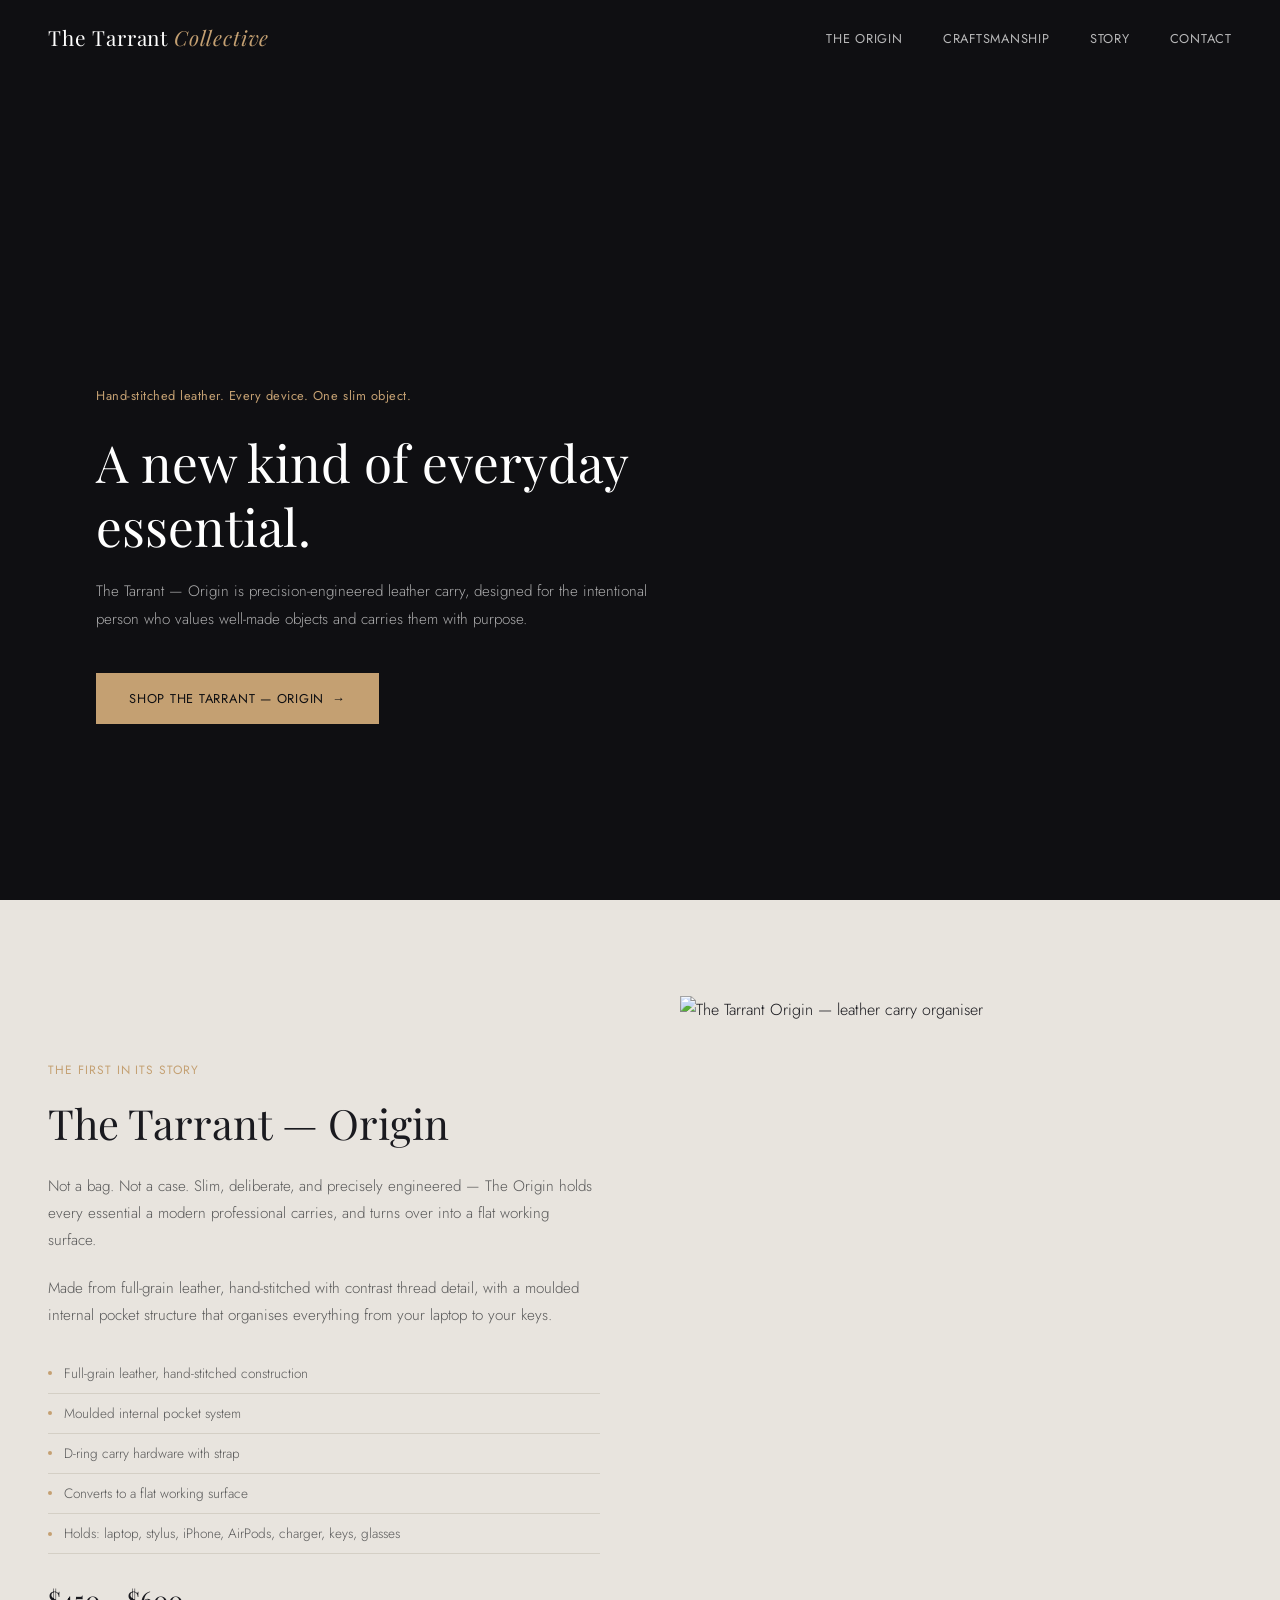
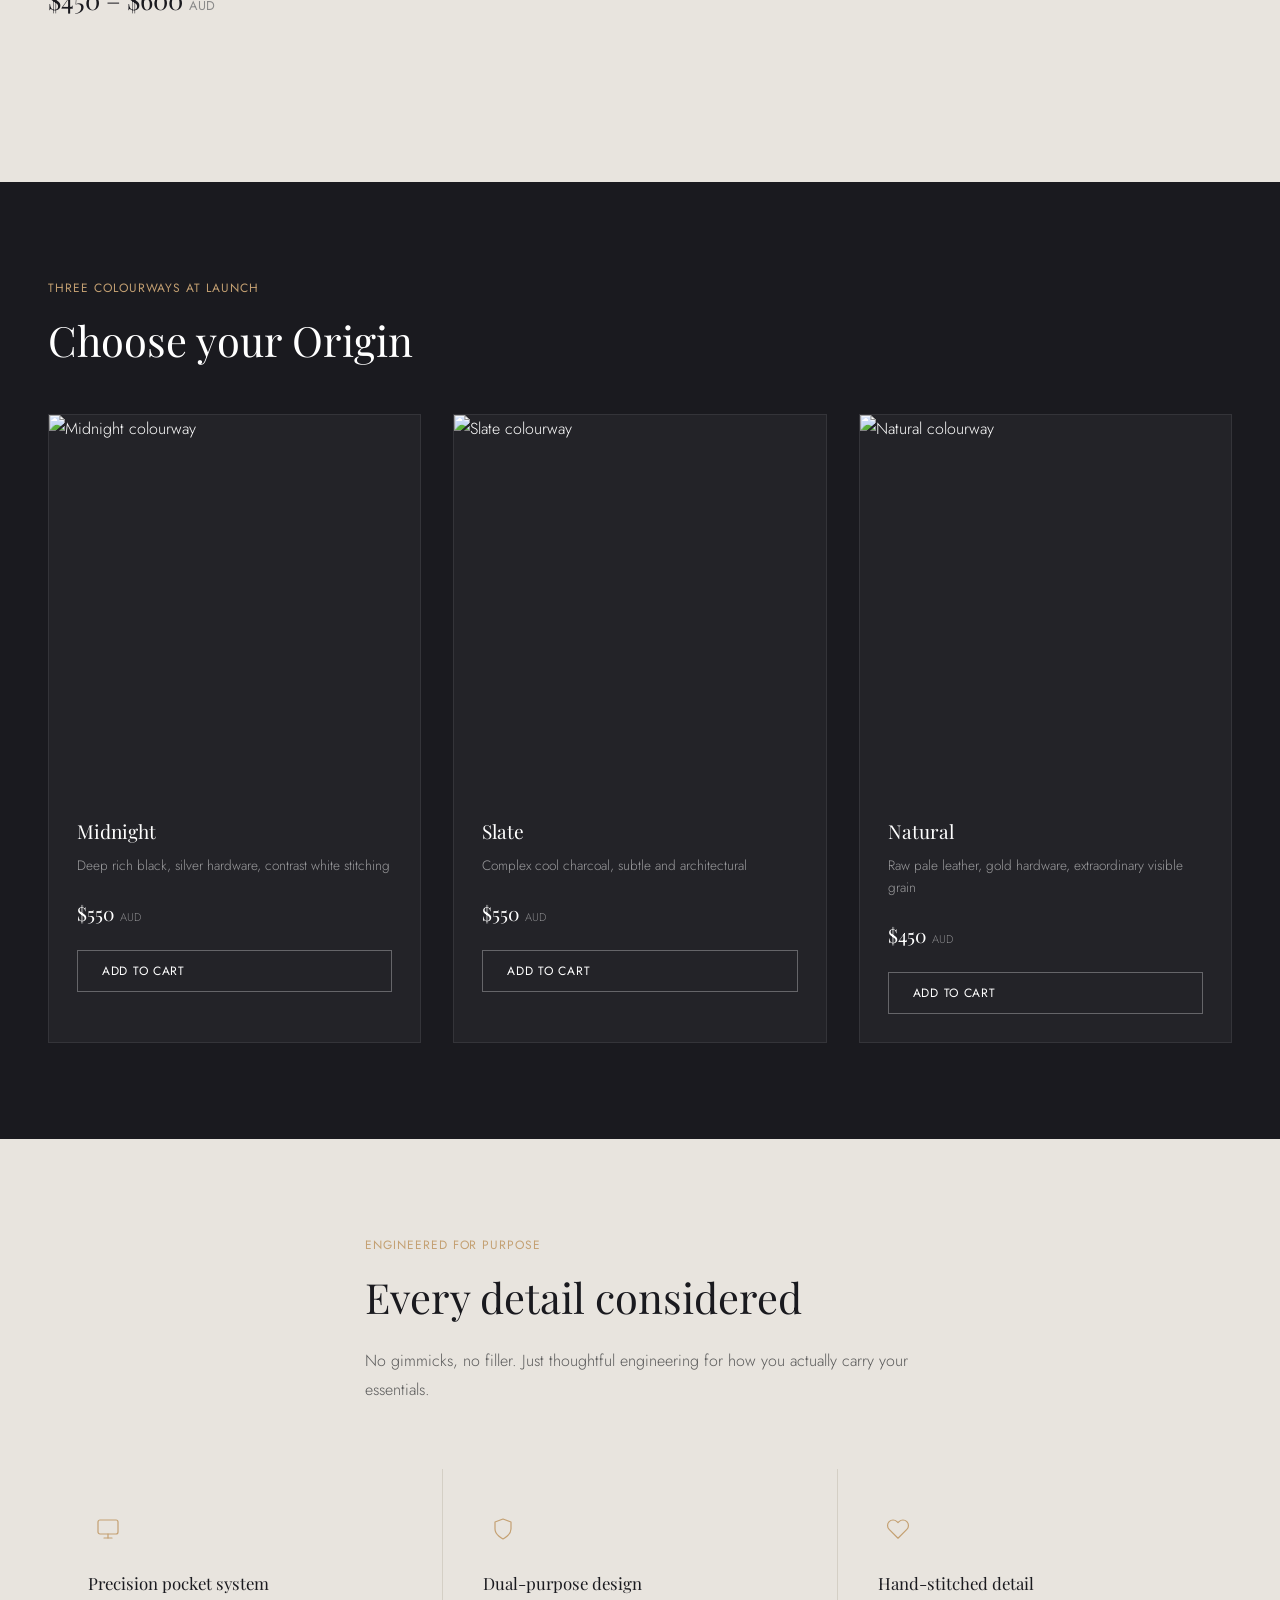
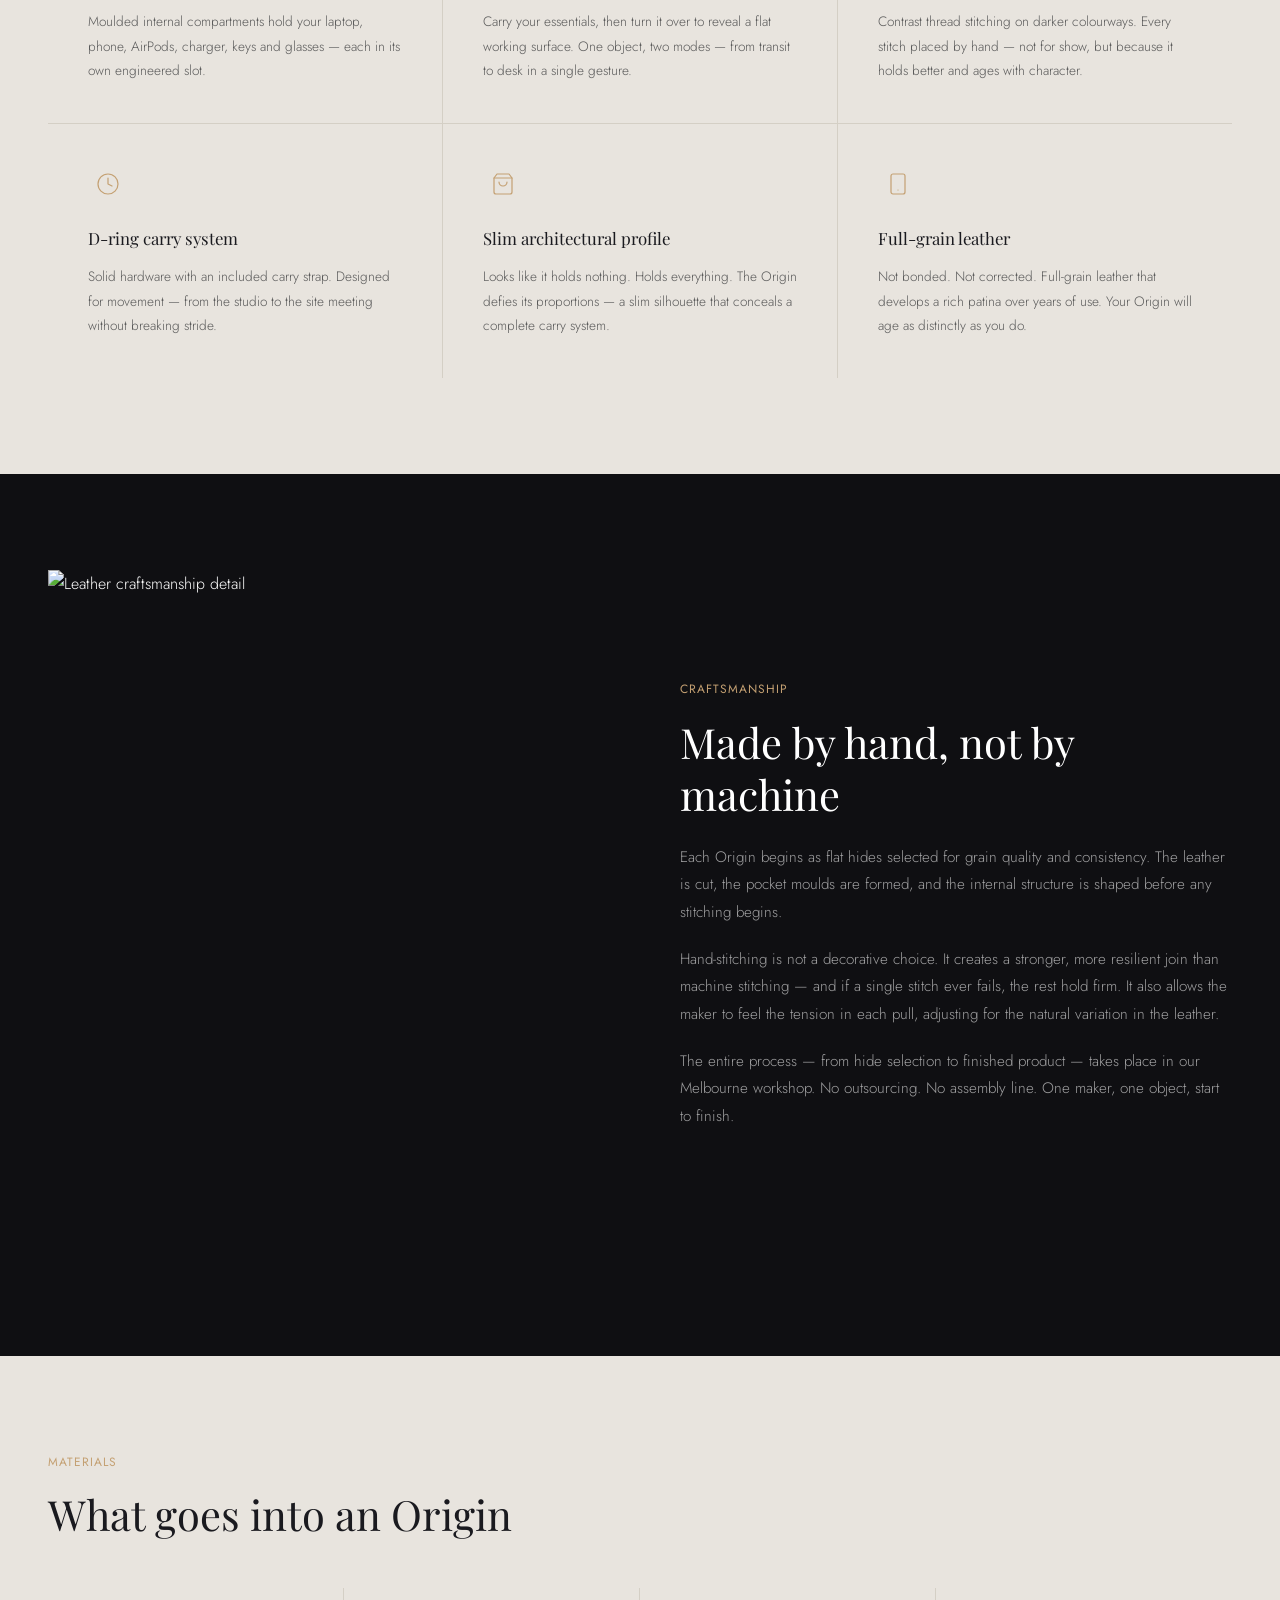
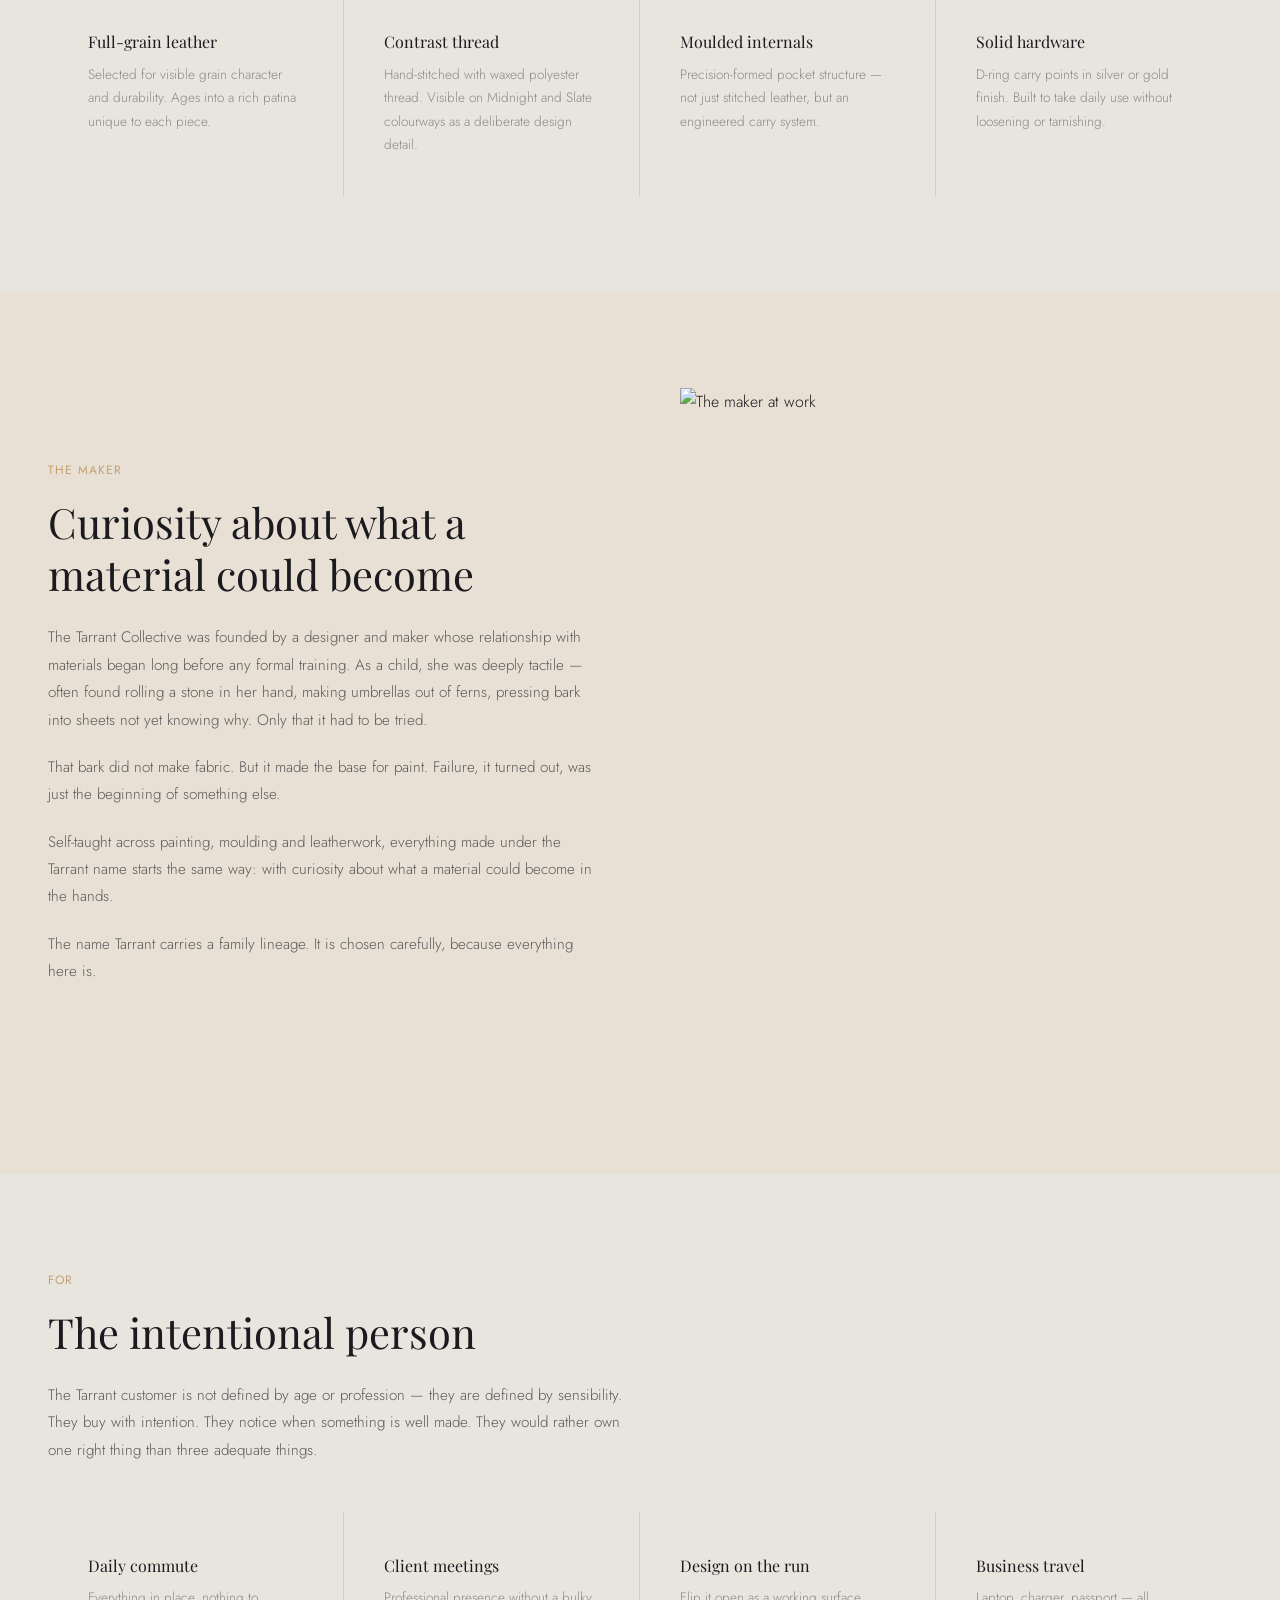
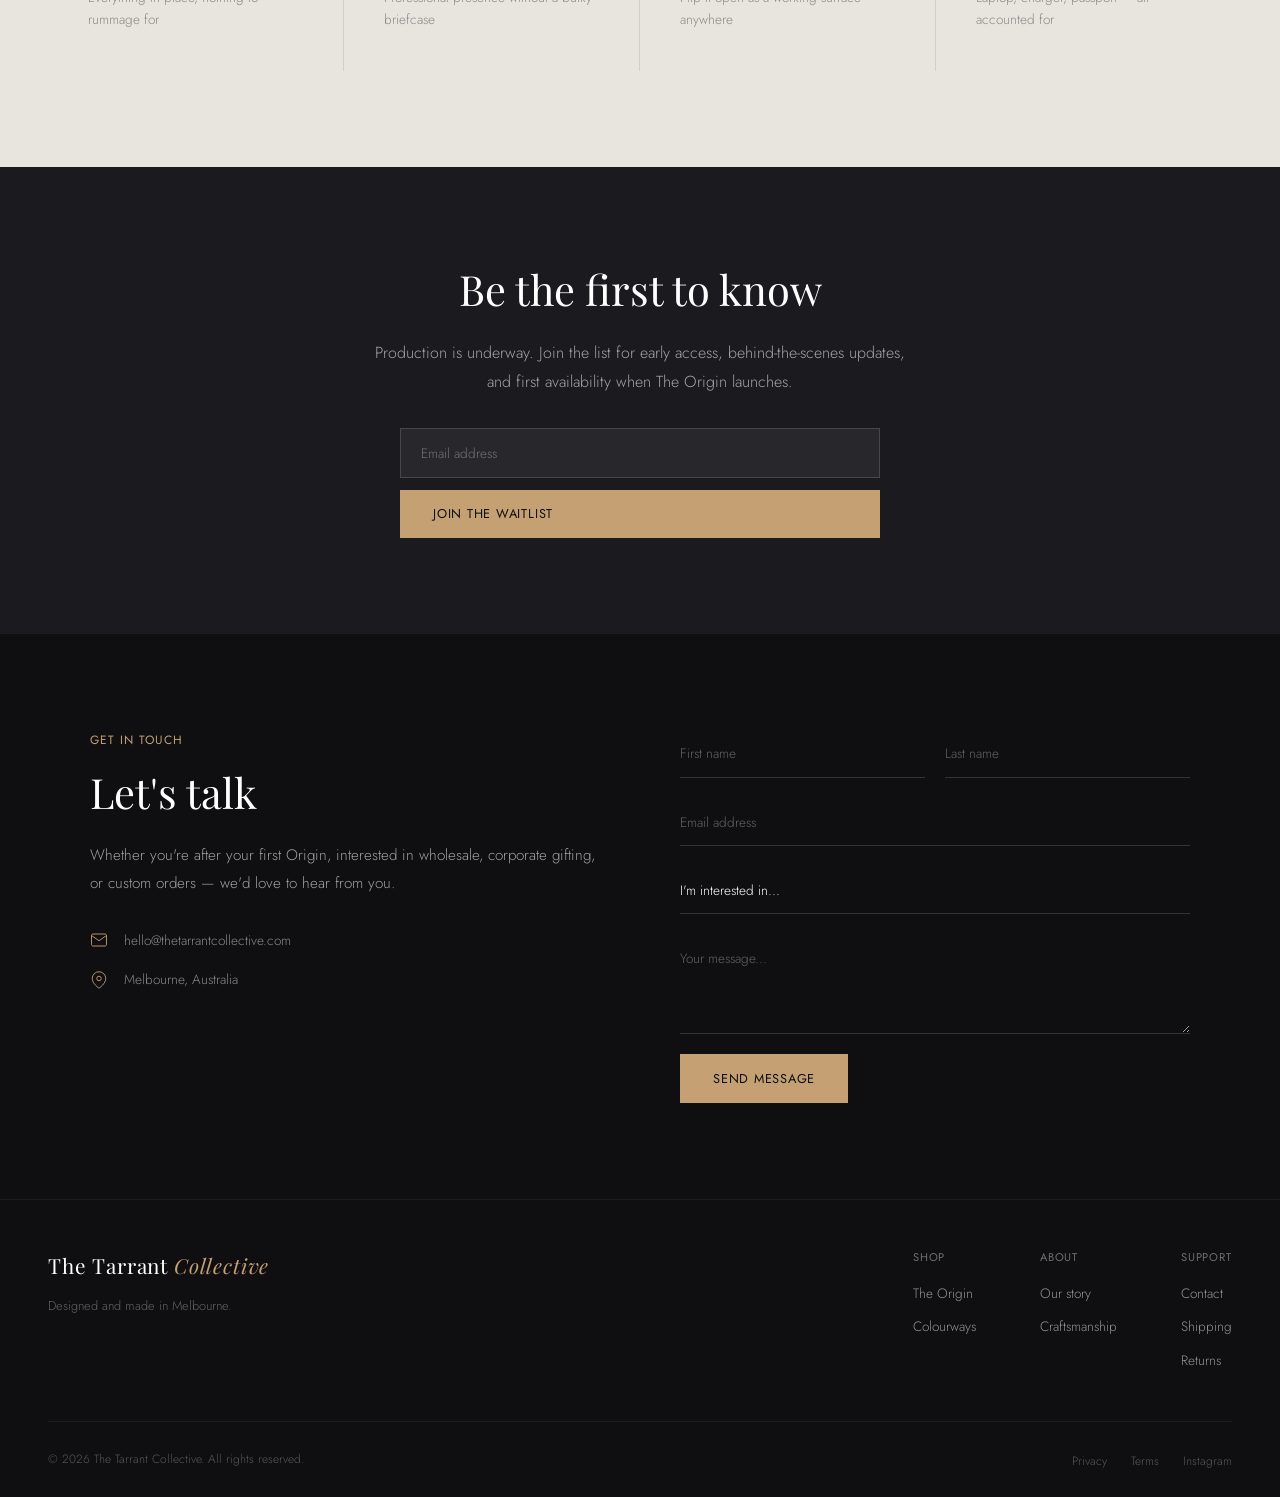
==== index.html @ 4c9d3e03 "Initial commit: Tarrant website static site Static HTML/CSS/JS site with brand guidelines and ecomme" ====
<!DOCTYPE html>
<html lang="en">
<head>
  <meta charset="UTF-8">
  <meta name="viewport" content="width=device-width, initial-scale=1.0">
  <title>The Tarrant Collective — Hand-Stitched Leather Carry</title>
  <meta name="description" content="The Tarrant — Origin. Hand-stitched leather. Every device. One slim object. Designed and made in Melbourne.">
  <link rel="preconnect" href="https://fonts.googleapis.com">
  <link href="https://fonts.googleapis.com/css2?family=Playfair+Display:ital,wght@0,400;0,500;0,600;1,400&family=Jost:wght@300;400;500&display=swap" rel="stylesheet">
  <link rel="stylesheet" href="css/style.css">
</head>
<body>

  <!-- NAV -->
  <nav>
    <div class="logo">The Tarrant <span>Collective</span></div>
    <ul class="nav-links">
      <li><a href="#product">The Origin</a></li>
      <li><a href="#craft">Craftsmanship</a></li>
      <li><a href="#story">Story</a></li>
      <li><a href="#contact">Contact</a></li>
    </ul>
  </nav>

  <!-- HERO -->
  <section class="hero">
    <div class="hero-bg"></div>
    <div class="hero-content">
      <div class="hero-tag">Hand-stitched leather. Every device. One slim object.</div>
      <h1>A new kind of everyday essential.</h1>
      <p>The Tarrant &mdash; Origin is precision-engineered leather carry, designed for the intentional person who values well-made objects and carries them with purpose.</p>
      <a href="#product" class="btn btn-primary">Shop The Tarrant &mdash; Origin</a>
    </div>
  </section>

  <!-- PRODUCT INTRO -->
  <section id="product" class="product-intro">
    <div class="product-intro-grid">
      <div class="product-intro-text fade-up">
        <div class="section-tag">The first in its story</div>
        <h2 class="section-title">The Tarrant &mdash; Origin</h2>
        <p>Not a bag. Not a case. Slim, deliberate, and precisely engineered &mdash; The Origin holds every essential a modern professional carries, and turns over into a flat working surface.</p>
        <p>Made from full-grain leather, hand-stitched with contrast thread detail, with a moulded internal pocket structure that organises everything from your laptop to your keys.</p>
        <ul class="product-features-list">
          <li>Full-grain leather, hand-stitched construction</li>
          <li>Moulded internal pocket system</li>
          <li>D-ring carry hardware with strap</li>
          <li>Converts to a flat working surface</li>
          <li>Holds: laptop, stylus, iPhone, AirPods, charger, keys, glasses</li>
        </ul>
        <div class="product-price">$450 &ndash; $600 <span>AUD</span></div>
      </div>
      <div class="product-intro-image fade-up">
        <img src="https://images.unsplash.com/photo-1548036328-c9fa89d128fa?w=800&q=80"
             alt="The Tarrant Origin — leather carry organiser" loading="lazy">
      </div>
    </div>
  </section>

  <!-- COLOURWAYS -->
  <section id="colourways" class="colourways-section">
    <div class="colourways-header fade-up">
      <div class="section-tag">Three colourways at launch</div>
      <h2 class="section-title">Choose your Origin</h2>
    </div>
    <div class="colourways-grid">
      <div class="colourway-card fade-up">
        <div class="colourway-image colourway-midnight">
          <img src="https://images.unsplash.com/photo-1611532736597-de2d4265fba3?w=600&q=80"
               alt="Midnight colourway" loading="lazy">
        </div>
        <div class="colourway-info">
          <h3>Midnight</h3>
          <p>Deep rich black, silver hardware, contrast white stitching</p>
          <div class="colourway-price">$550 <span>AUD</span></div>
          <button class="btn btn-cart" onclick="handleCart(this, 'Midnight')">Add to cart</button>
        </div>
      </div>
      <div class="colourway-card fade-up">
        <div class="colourway-image colourway-slate">
          <img src="https://images.unsplash.com/photo-1590874103328-eac38a683ce7?w=600&q=80"
               alt="Slate colourway" loading="lazy">
        </div>
        <div class="colourway-info">
          <h3>Slate</h3>
          <p>Complex cool charcoal, subtle and architectural</p>
          <div class="colourway-price">$550 <span>AUD</span></div>
          <button class="btn btn-cart" onclick="handleCart(this, 'Slate')">Add to cart</button>
        </div>
      </div>
      <div class="colourway-card fade-up">
        <div class="colourway-image colourway-natural">
          <img src="https://images.unsplash.com/photo-1473188588951-666fce8e7c68?w=600&q=80"
               alt="Natural colourway" loading="lazy">
        </div>
        <div class="colourway-info">
          <h3>Natural</h3>
          <p>Raw pale leather, gold hardware, extraordinary visible grain</p>
          <div class="colourway-price">$450 <span>AUD</span></div>
          <button class="btn btn-cart" onclick="handleCart(this, 'Natural')">Add to cart</button>
        </div>
      </div>
    </div>
  </section>

  <!-- FEATURES -->
  <section id="features" class="features-section">
    <div class="features-header fade-up">
      <div class="section-tag">Engineered for purpose</div>
      <h2 class="section-title">Every detail considered</h2>
      <p>No gimmicks, no filler. Just thoughtful engineering for how you actually carry your essentials.</p>
    </div>
    <div class="features-grid">
      <div class="feature-card fade-up">
        <div class="feature-icon">
          <svg viewBox="0 0 24 24"><rect x="2" y="3" width="20" height="14" rx="2"/><line x1="8" y1="21" x2="16" y2="21"/><line x1="12" y1="17" x2="12" y2="21"/></svg>
        </div>
        <h3>Precision pocket system</h3>
        <p>Moulded internal compartments hold your laptop, phone, AirPods, charger, keys and glasses &mdash; each in its own engineered slot.</p>
      </div>
      <div class="feature-card fade-up">
        <div class="feature-icon">
          <svg viewBox="0 0 24 24"><path d="M12 22s8-4 8-10V5l-8-3-8 3v7c0 6 8 10 8 10z"/></svg>
        </div>
        <h3>Dual-purpose design</h3>
        <p>Carry your essentials, then turn it over to reveal a flat working surface. One object, two modes &mdash; from transit to desk in a single gesture.</p>
      </div>
      <div class="feature-card fade-up">
        <div class="feature-icon">
          <svg viewBox="0 0 24 24"><path d="M20.84 4.61a5.5 5.5 0 00-7.78 0L12 5.67l-1.06-1.06a5.5 5.5 0 00-7.78 7.78L12 21.23l8.84-8.84a5.5 5.5 0 000-7.78z"/></svg>
        </div>
        <h3>Hand-stitched detail</h3>
        <p>Contrast thread stitching on darker colourways. Every stitch placed by hand &mdash; not for show, but because it holds better and ages with character.</p>
      </div>
      <div class="feature-card fade-up">
        <div class="feature-icon">
          <svg viewBox="0 0 24 24"><circle cx="12" cy="12" r="10"/><path d="M12 6v6l4 2"/></svg>
        </div>
        <h3>D-ring carry system</h3>
        <p>Solid hardware with an included carry strap. Designed for movement &mdash; from the studio to the site meeting without breaking stride.</p>
      </div>
      <div class="feature-card fade-up">
        <div class="feature-icon">
          <svg viewBox="0 0 24 24"><path d="M6 2L3 6v14a2 2 0 002 2h14a2 2 0 002-2V6l-3-4z"/><line x1="3" y1="6" x2="21" y2="6"/><path d="M16 10a4 4 0 01-8 0"/></svg>
        </div>
        <h3>Slim architectural profile</h3>
        <p>Looks like it holds nothing. Holds everything. The Origin defies its proportions &mdash; a slim silhouette that conceals a complete carry system.</p>
      </div>
      <div class="feature-card fade-up">
        <div class="feature-icon">
          <svg viewBox="0 0 24 24"><rect x="5" y="2" width="14" height="20" rx="2"/><line x1="12" y1="18" x2="12.01" y2="18"/></svg>
        </div>
        <h3>Full-grain leather</h3>
        <p>Not bonded. Not corrected. Full-grain leather that develops a rich patina over years of use. Your Origin will age as distinctly as you do.</p>
      </div>
    </div>
  </section>

  <!-- CRAFTSMANSHIP -->
  <section id="craft" class="craft-section">
    <div class="craft-grid">
      <div class="craft-image fade-up">
        <img src="https://images.unsplash.com/photo-1553062407-98eeb64c6a62?w=800&q=80"
             alt="Leather craftsmanship detail" loading="lazy">
      </div>
      <div class="craft-text fade-up">
        <div class="section-tag">Craftsmanship</div>
        <h2 class="section-title">Made by hand, not by machine</h2>
        <p>Each Origin begins as flat hides selected for grain quality and consistency. The leather is cut, the pocket moulds are formed, and the internal structure is shaped before any stitching begins.</p>
        <p>Hand-stitching is not a decorative choice. It creates a stronger, more resilient join than machine stitching &mdash; and if a single stitch ever fails, the rest hold firm. It also allows the maker to feel the tension in each pull, adjusting for the natural variation in the leather.</p>
        <p>The entire process &mdash; from hide selection to finished product &mdash; takes place in our Melbourne workshop. No outsourcing. No assembly line. One maker, one object, start to finish.</p>
      </div>
    </div>
  </section>

  <!-- MATERIALS -->
  <section id="materials">
    <div class="materials-header fade-up">
      <div class="section-tag">Materials</div>
      <h2 class="section-title">What goes into an Origin</h2>
    </div>
    <div class="materials">
      <div class="material-item fade-up">
        <h4>Full-grain leather</h4>
        <p>Selected for visible grain character and durability. Ages into a rich patina unique to each piece.</p>
      </div>
      <div class="material-item fade-up">
        <h4>Contrast thread</h4>
        <p>Hand-stitched with waxed polyester thread. Visible on Midnight and Slate colourways as a deliberate design detail.</p>
      </div>
      <div class="material-item fade-up">
        <h4>Moulded internals</h4>
        <p>Precision-formed pocket structure &mdash; not just stitched leather, but an engineered carry system.</p>
      </div>
      <div class="material-item fade-up">
        <h4>Solid hardware</h4>
        <p>D-ring carry points in silver or gold finish. Built to take daily use without loosening or tarnishing.</p>
      </div>
    </div>
  </section>

  <!-- FOUNDER STORY -->
  <section id="story" class="story-section">
    <div class="story-grid">
      <div class="story-text fade-up">
        <div class="section-tag">The maker</div>
        <h2 class="section-title">Curiosity about what a material could become</h2>
        <p>The Tarrant Collective was founded by a designer and maker whose relationship with materials began long before any formal training. As a child, she was deeply tactile &mdash; often found rolling a stone in her hand, making umbrellas out of ferns, pressing bark into sheets not yet knowing why. Only that it had to be tried.</p>
        <p>That bark did not make fabric. But it made the base for paint. Failure, it turned out, was just the beginning of something else.</p>
        <p>Self-taught across painting, moulding and leatherwork, everything made under the Tarrant name starts the same way: with curiosity about what a material could become in the hands.</p>
        <p>The name Tarrant carries a family lineage. It is chosen carefully, because everything here is.</p>
      </div>
      <div class="story-image fade-up">
        <img src="https://images.unsplash.com/photo-1452587925148-ce544e77e70d?w=800&q=80"
             alt="The maker at work" loading="lazy">
      </div>
    </div>
  </section>

  <!-- USE CASES -->
  <section class="usecases-section">
    <div class="usecases-header fade-up">
      <div class="section-tag">For</div>
      <h2 class="section-title">The intentional person</h2>
      <p>The Tarrant customer is not defined by age or profession &mdash; they are defined by sensibility. They buy with intention. They notice when something is well made. They would rather own one right thing than three adequate things.</p>
    </div>
    <div class="usecases-grid">
      <div class="usecase fade-up">
        <h4>Daily commute</h4>
        <p>Everything in place, nothing to rummage for</p>
      </div>
      <div class="usecase fade-up">
        <h4>Client meetings</h4>
        <p>Professional presence without a bulky briefcase</p>
      </div>
      <div class="usecase fade-up">
        <h4>Design on the run</h4>
        <p>Flip it open as a working surface anywhere</p>
      </div>
      <div class="usecase fade-up">
        <h4>Business travel</h4>
        <p>Laptop, charger, passport &mdash; all accounted for</p>
      </div>
    </div>
  </section>

  <!-- NEWSLETTER / WAITLIST -->
  <section class="waitlist-section">
    <div class="waitlist-content fade-up">
      <h2 class="section-title">Be the first to know</h2>
      <p>Production is underway. Join the list for early access, behind-the-scenes updates, and first availability when The Origin launches.</p>
      <form class="waitlist-form" onsubmit="handleWaitlist(event)">
        <input type="email" placeholder="Email address" required>
        <button type="submit" class="btn btn-waitlist">Join the waitlist</button>
      </form>
    </div>
  </section>

  <!-- CONTACT -->
  <section id="contact" class="contact">
    <div class="contact-grid">
      <div class="contact-text fade-up">
        <div class="section-tag">Get in touch</div>
        <h2 class="section-title">Let's talk</h2>
        <p>Whether you're after your first Origin, interested in wholesale, corporate gifting, or custom orders &mdash; we'd love to hear from you.</p>
        <div class="contact-detail">
          <svg viewBox="0 0 24 24"><path d="M4 4h16c1.1 0 2 .9 2 2v12c0 1.1-.9 2-2 2H4c-1.1 0-2-.9-2-2V6c0-1.1.9-2 2-2z"/><polyline points="22,6 12,13 2,6"/></svg>
          hello@thetarrantcollective.com
        </div>
        <div class="contact-detail">
          <svg viewBox="0 0 24 24"><path d="M21 10c0 7-9 13-9 13s-9-6-9-13a9 9 0 0118 0z"/><circle cx="12" cy="10" r="3"/></svg>
          Melbourne, Australia
        </div>
      </div>
      <form class="fade-up" onsubmit="handleSubmit(event)">
        <div class="form-row">
          <input type="text" placeholder="First name" required>
          <input type="text" placeholder="Last name" required>
        </div>
        <input type="email" placeholder="Email address" required>
        <select>
          <option value="" disabled selected>I'm interested in...</option>
          <option>Buying an Origin</option>
          <option>Wholesale enquiry</option>
          <option>Corporate gifting</option>
          <option>Custom order</option>
          <option>Something else</option>
        </select>
        <textarea placeholder="Your message..."></textarea>
        <button type="submit" class="btn btn-submit">Send message</button>
      </form>
    </div>
  </section>

  <!-- FOOTER -->
  <footer>
    <div class="footer-top">
      <div class="footer-brand">
        <div class="logo">The Tarrant <span>Collective</span></div>
        <p>Designed and made in Melbourne.</p>
      </div>
      <div class="footer-links-grid">
        <div>
          <h4>Shop</h4>
          <ul class="footer-links">
            <li><a href="#product">The Origin</a></li>
            <li><a href="#colourways">Colourways</a></li>
          </ul>
        </div>
        <div>
          <h4>About</h4>
          <ul class="footer-links">
            <li><a href="#story">Our story</a></li>
            <li><a href="#craft">Craftsmanship</a></li>
          </ul>
        </div>
        <div>
          <h4>Support</h4>
          <ul class="footer-links">
            <li><a href="#contact">Contact</a></li>
            <li><a href="#">Shipping</a></li>
            <li><a href="#">Returns</a></li>
          </ul>
        </div>
      </div>
    </div>
    <div class="footer-bottom">
      <p>&copy; 2026 The Tarrant Collective. All rights reserved.</p>
      <ul class="footer-legal">
        <li><a href="#">Privacy</a></li>
        <li><a href="#">Terms</a></li>
        <li><a href="#">Instagram</a></li>
      </ul>
    </div>
  </footer>

  <script src="js/main.js"></script>
</body>
</html>
---- css/style.css ----
/* ── RESET & VARIABLES ── */
*, *::before, *::after { margin: 0; padding: 0; box-sizing: border-box; }

:root {
  --black: #0F0F12;
  --charcoal: #1A1A1F;
  --gold: #C4A072;
  --gold-dark: #A88A5C;
  --off-white: #E8E4DE;
  --leather: #E8E0D4;
  --text: #1A1A1F;
  --text-light: #5A5A5A;
  --text-muted: #8A8A8A;
  --border: #D4CFC5;
}

html { scroll-behavior: smooth; }

body {
  font-family: 'Jost', sans-serif;
  color: var(--text);
  background: var(--off-white);
  line-height: 1.7;
  -webkit-font-smoothing: antialiased;
  font-weight: 300;
}

/* ── NAV ── */
nav {
  position: fixed;
  top: 0;
  width: 100%;
  z-index: 100;
  padding: 1.25rem 3rem;
  display: flex;
  justify-content: space-between;
  align-items: center;
  transition: background 0.4s, border-color 0.4s;
}

nav.scrolled {
  background: rgba(15, 15, 18, 0.95);
  backdrop-filter: blur(12px);
}

.logo {
  font-family: 'Playfair Display', serif;
  font-size: 1.3rem;
  font-weight: 400;
  color: #fff;
  letter-spacing: 0.04em;
}

.logo span {
  font-style: italic;
  color: var(--gold);
}

.nav-links {
  display: flex;
  gap: 2.5rem;
  list-style: none;
}

.nav-links a {
  color: rgba(255,255,255,0.7);
  text-decoration: none;
  font-size: 0.8rem;
  font-weight: 400;
  letter-spacing: 0.06em;
  text-transform: uppercase;
  transition: color 0.3s;
}

.nav-links a:hover { color: var(--gold); }

/* ── HERO ── */
.hero {
  position: relative;
  height: 100vh;
  min-height: 700px;
  display: flex;
  align-items: flex-end;
  justify-content: flex-start;
  overflow: hidden;
  background: var(--black);
}

.hero-bg {
  position: absolute;
  inset: 0;
  background:
    linear-gradient(to bottom, rgba(15,15,18,0.3) 0%, rgba(15,15,18,0.75) 100%),
    url('https://images.unsplash.com/photo-1553062407-98eeb64c6a62?w=1600&q=80') center/cover no-repeat;
}

.hero-content {
  position: relative;
  max-width: 650px;
  padding: 0 3rem 5rem;
}

.hero-tag {
  display: block;
  font-size: 0.8rem;
  font-weight: 400;
  letter-spacing: 0.04em;
  color: var(--gold);
  margin-bottom: 1.5rem;
}

.hero h1 {
  font-family: 'Playfair Display', serif;
  font-size: clamp(2.2rem, 4.5vw, 3.2rem);
  font-weight: 400;
  color: #fff;
  line-height: 1.25;
  margin-bottom: 1.25rem;
}

.hero p {
  font-size: 0.95rem;
  font-weight: 300;
  color: rgba(255,255,255,0.65);
  line-height: 1.8;
  margin-bottom: 2.5rem;
}

.btn {
  display: inline-flex;
  align-items: center;
  gap: 0.5rem;
  padding: 0.85rem 2rem;
  font-size: 0.8rem;
  font-weight: 400;
  font-family: 'Jost', sans-serif;
  letter-spacing: 0.06em;
  text-transform: uppercase;
  text-decoration: none;
  cursor: pointer;
  transition: all 0.3s;
}

.btn-primary {
  background: var(--gold);
  color: var(--black);
  border: 1px solid var(--gold);
}

.btn-primary:hover {
  background: var(--gold-dark);
  border-color: var(--gold-dark);
}

.btn-primary::after {
  content: '\2192';
}

/* ── SECTIONS ── */
section {
  padding: 6rem 3rem;
}

.section-tag {
  font-size: 0.75rem;
  font-weight: 400;
  letter-spacing: 0.08em;
  text-transform: uppercase;
  color: var(--gold);
  margin-bottom: 1rem;
}

.section-title {
  font-family: 'Playfair Display', serif;
  font-size: clamp(1.8rem, 3.5vw, 2.6rem);
  font-weight: 400;
  color: var(--text);
  margin-bottom: 1.5rem;
  line-height: 1.25;
}

/* ── PRODUCT INTRO ── */
.product-intro {
  background: var(--off-white);
}

.product-intro-grid {
  display: grid;
  grid-template-columns: 1fr 1fr;
  gap: 5rem;
  max-width: 1200px;
  margin: 0 auto;
  align-items: center;
}

.product-intro-text p {
  font-size: 0.95rem;
  color: var(--text-light);
  margin-bottom: 1.25rem;
  line-height: 1.8;
}

.product-features-list {
  list-style: none;
  margin: 1.5rem 0;
  padding: 0;
}

.product-features-list li {
  font-size: 0.85rem;
  color: var(--text-light);
  padding: 0.5rem 0;
  border-bottom: 1px solid var(--border);
  padding-left: 1rem;
  position: relative;
}

.product-features-list li::before {
  content: '';
  position: absolute;
  left: 0;
  top: 50%;
  width: 4px;
  height: 4px;
  background: var(--gold);
  border-radius: 50%;
  transform: translateY(-50%);
}

.product-price {
  font-family: 'Playfair Display', serif;
  font-size: 1.6rem;
  font-weight: 400;
  color: var(--text);
  margin-top: 1.5rem;
}

.product-price span {
  font-family: 'Jost', sans-serif;
  font-size: 0.8rem;
  color: var(--text-muted);
  letter-spacing: 0.04em;
}

.product-intro-image {
  aspect-ratio: 4/5;
  overflow: hidden;
}

.product-intro-image img {
  width: 100%;
  height: 100%;
  object-fit: cover;
}

/* ── COLOURWAYS ── */
.colourways-section {
  background: var(--charcoal);
  color: #fff;
}

.colourways-section .section-title { color: #fff; }

.colourways-header {
  max-width: 550px;
  margin-bottom: 3rem;
}

.colourways-grid {
  display: grid;
  grid-template-columns: repeat(3, 1fr);
  gap: 2rem;
  max-width: 1200px;
  margin: 0 auto;
}

.colourway-card {
  background: rgba(255,255,255,0.04);
  border: 1px solid rgba(255,255,255,0.08);
  transition: border-color 0.3s;
}

.colourway-card:hover {
  border-color: rgba(196,160,114,0.3);
}

.colourway-image {
  aspect-ratio: 1;
  overflow: hidden;
}

.colourway-image img {
  width: 100%;
  height: 100%;
  object-fit: cover;
  transition: transform 0.6s;
}

.colourway-card:hover .colourway-image img {
  transform: scale(1.03);
}

.colourway-info {
  padding: 1.75rem;
}

.colourway-info h3 {
  font-family: 'Playfair Display', serif;
  font-size: 1.2rem;
  font-weight: 400;
  margin-bottom: 0.5rem;
}

.colourway-info p {
  font-size: 0.85rem;
  color: rgba(255,255,255,0.55);
  line-height: 1.6;
  margin-bottom: 1.25rem;
}

.colourway-price {
  font-family: 'Playfair Display', serif;
  font-size: 1.2rem;
  margin-bottom: 1.25rem;
}

.colourway-price span {
  font-family: 'Jost', sans-serif;
  font-size: 0.7rem;
  color: rgba(255,255,255,0.45);
}

.btn-cart {
  background: transparent;
  color: #fff;
  border: 1px solid rgba(255,255,255,0.3);
  font-family: 'Jost', sans-serif;
  font-size: 0.75rem;
  letter-spacing: 0.06em;
  text-transform: uppercase;
  padding: 0.7rem 1.5rem;
  cursor: pointer;
  transition: all 0.3s;
  width: 100%;
}

.btn-cart:hover {
  background: var(--gold);
  color: var(--black);
  border-color: var(--gold);
}

.btn-cart.added {
  background: rgba(255,255,255,0.1);
  border-color: var(--gold);
  color: var(--gold);
}

/* ── FEATURES ── */
.features-section {
  background: var(--off-white);
}

.features-header {
  max-width: 550px;
  margin: 0 auto 4rem;
}

.features-header p {
  color: var(--text-light);
  line-height: 1.8;
}

.features-grid {
  display: grid;
  grid-template-columns: repeat(3, 1fr);
  gap: 1px;
  max-width: 1200px;
  margin: 0 auto;
  background: var(--border);
}

.feature-card {
  padding: 2.5rem;
  background: var(--off-white);
  transition: background 0.3s;
}

.feature-card:hover {
  background: var(--leather);
}

.feature-icon {
  width: 40px;
  height: 40px;
  display: flex;
  align-items: center;
  justify-content: center;
  margin-bottom: 1.25rem;
  color: var(--gold);
}

.feature-icon svg {
  width: 24px;
  height: 24px;
  stroke: currentColor;
  fill: none;
  stroke-width: 1.2;
  stroke-linecap: round;
  stroke-linejoin: round;
}

.feature-card h3 {
  font-family: 'Playfair Display', serif;
  font-size: 1.05rem;
  font-weight: 400;
  margin-bottom: 0.75rem;
}

.feature-card p {
  font-size: 0.85rem;
  color: var(--text-light);
  line-height: 1.8;
}

/* ── CRAFTSMANSHIP ── */
.craft-section {
  background: var(--black);
  color: #fff;
}

.craft-section .section-title { color: #fff; }

.craft-grid {
  display: grid;
  grid-template-columns: 1fr 1fr;
  gap: 5rem;
  max-width: 1200px;
  margin: 0 auto;
  align-items: center;
}

.craft-image {
  aspect-ratio: 4/5;
  overflow: hidden;
}

.craft-image img {
  width: 100%;
  height: 100%;
  object-fit: cover;
}

.craft-text p {
  font-size: 0.95rem;
  color: rgba(255,255,255,0.6);
  margin-bottom: 1.25rem;
  line-height: 1.8;
}

/* ── MATERIALS ── */
.materials-header {
  max-width: 550px;
  margin-bottom: 3rem;
}

.materials {
  display: grid;
  grid-template-columns: repeat(4, 1fr);
  max-width: 1200px;
  margin: 0 auto;
  gap: 0;
}

.material-item {
  padding: 2.5rem;
  border-right: 1px solid var(--border);
  transition: background 0.3s;
}

.material-item:last-child { border-right: none; }
.material-item:hover { background: var(--leather); }

.material-item h4 {
  font-family: 'Playfair Display', serif;
  font-size: 1rem;
  font-weight: 400;
  margin-bottom: 0.5rem;
}

.material-item p {
  font-size: 0.85rem;
  color: var(--text-muted);
  line-height: 1.7;
}

/* ── FOUNDER STORY ── */
.story-section {
  background: var(--leather);
}

.story-grid {
  display: grid;
  grid-template-columns: 1fr 1fr;
  gap: 5rem;
  max-width: 1200px;
  margin: 0 auto;
  align-items: center;
}

.story-text p {
  font-size: 0.95rem;
  color: var(--text-light);
  margin-bottom: 1.25rem;
  line-height: 1.8;
}

.story-image {
  aspect-ratio: 4/5;
  overflow: hidden;
}

.story-image img {
  width: 100%;
  height: 100%;
  object-fit: cover;
}

/* ── USE CASES ── */
.usecases-section {
  background: var(--off-white);
}

.usecases-header {
  max-width: 600px;
  margin-bottom: 3rem;
}

.usecases-header p {
  color: var(--text-light);
  font-size: 0.95rem;
  line-height: 1.8;
}

.usecases-grid {
  display: grid;
  grid-template-columns: repeat(4, 1fr);
  gap: 0;
  max-width: 1200px;
  margin: 0 auto;
}

.usecase {
  padding: 2.5rem;
  border-right: 1px solid var(--border);
  transition: background 0.3s;
}

.usecase:last-child { border-right: none; }
.usecase:hover { background: var(--leather); }

.usecase h4 {
  font-family: 'Playfair Display', serif;
  font-size: 1rem;
  font-weight: 400;
  margin-bottom: 0.5rem;
}

.usecase p {
  font-size: 0.85rem;
  color: var(--text-muted);
  line-height: 1.6;
}

/* ── WAITLIST ── */
.waitlist-section {
  background: var(--charcoal);
  color: #fff;
  text-align: center;
}

.waitlist-section .section-title { color: #fff; }

.waitlist-content {
  max-width: 550px;
  margin: 0 auto;
}

.waitlist-content p {
  color: rgba(255,255,255,0.6);
  margin-bottom: 2rem;
  line-height: 1.8;
}

.waitlist-form {
  display: flex;
  gap: 0.75rem;
  max-width: 480px;
  margin: 0 auto;
}

.waitlist-form input {
  flex: 1;
  padding: 0.85rem 1.25rem;
  background: rgba(255,255,255,0.06);
  border: 1px solid rgba(255,255,255,0.15);
  color: #fff;
  font-family: 'Jost', sans-serif;
  font-size: 0.85rem;
  font-weight: 300;
  outline: none;
  transition: border-color 0.3s;
}

.waitlist-form input::placeholder {
  color: rgba(255,255,255,0.35);
}

.waitlist-form input:focus {
  border-color: var(--gold);
}

.btn-waitlist {
  background: var(--gold);
  color: var(--black);
  border: 1px solid var(--gold);
  white-space: nowrap;
}

.btn-waitlist:hover {
  background: var(--gold-dark);
  border-color: var(--gold-dark);
}

/* ── CONTACT ── */
.contact {
  background: var(--black);
  color: #fff;
}

.contact-grid {
  display: grid;
  grid-template-columns: 1fr 1fr;
  gap: 5rem;
  max-width: 1100px;
  margin: 0 auto;
  align-items: start;
}

.contact .section-title { color: #fff; }

.contact-text p {
  color: rgba(255,255,255,0.6);
  margin-bottom: 2rem;
  font-size: 0.95rem;
  line-height: 1.8;
}

.contact-detail {
  display: flex;
  align-items: center;
  gap: 1rem;
  margin-bottom: 1rem;
  color: rgba(255,255,255,0.5);
  font-size: 0.85rem;
}

.contact-detail svg {
  width: 18px;
  height: 18px;
  stroke: var(--gold);
  fill: none;
  stroke-width: 1.2;
  flex-shrink: 0;
}

form {
  display: flex;
  flex-direction: column;
  gap: 1.25rem;
}

.form-row {
  display: grid;
  grid-template-columns: 1fr 1fr;
  gap: 1.25rem;
}

input, textarea, select {
  width: 100%;
  padding: 0.85rem 0;
  background: transparent;
  border: none;
  border-bottom: 1px solid rgba(255,255,255,0.15);
  color: #fff;
  font-family: 'Jost', sans-serif;
  font-size: 0.85rem;
  font-weight: 300;
  outline: none;
  border-radius: 0;
  transition: border-color 0.3s;
}

input::placeholder, textarea::placeholder {
  color: rgba(255,255,255,0.35);
}

input:focus, textarea:focus, select:focus {
  border-bottom-color: var(--gold);
}

textarea { resize: vertical; min-height: 100px; }

select { -webkit-appearance: none; appearance: none; }
select option { background: var(--charcoal); color: #fff; }

.btn-submit {
  background: var(--gold);
  color: var(--black);
  border: 1px solid var(--gold);
  width: auto;
  align-self: flex-start;
}

.btn-submit:hover {
  background: var(--gold-dark);
  border-color: var(--gold-dark);
}

/* ── FOOTER ── */
footer {
  background: var(--black);
  border-top: 1px solid rgba(255,255,255,0.06);
  padding: 0 3rem;
}

.footer-top {
  display: flex;
  justify-content: space-between;
  align-items: flex-start;
  padding: 3rem 0;
  border-bottom: 1px solid rgba(255,255,255,0.06);
}

.footer-brand .logo {
  margin-bottom: 0.75rem;
}

.footer-brand p {
  font-size: 0.8rem;
  color: rgba(255,255,255,0.35);
}

.footer-links-grid {
  display: flex;
  gap: 4rem;
}

.footer-links-grid h4 {
  font-family: 'Jost', sans-serif;
  font-size: 0.7rem;
  font-weight: 400;
  letter-spacing: 0.08em;
  text-transform: uppercase;
  color: rgba(255,255,255,0.4);
  margin-bottom: 0.75rem;
}

.footer-links {
  list-style: none;
  display: flex;
  flex-direction: column;
  gap: 0.4rem;
}

.footer-links a {
  font-size: 0.85rem;
  color: rgba(255,255,255,0.55);
  text-decoration: none;
  transition: color 0.3s;
}

.footer-links a:hover { color: var(--gold); }

.footer-bottom {
  display: flex;
  justify-content: space-between;
  align-items: center;
  padding: 1.5rem 0;
}

.footer-bottom p {
  font-size: 0.75rem;
  color: rgba(255,255,255,0.3);
}

.footer-legal {
  display: flex;
  gap: 1.5rem;
  list-style: none;
}

.footer-legal a {
  font-size: 0.75rem;
  color: rgba(255,255,255,0.3);
  text-decoration: none;
  transition: color 0.3s;
}

.footer-legal a:hover { color: rgba(255,255,255,0.6); }

/* ── RESPONSIVE ── */
@media (max-width: 900px) {
  nav { padding: 1rem 1.5rem; }
  .nav-links { display: none; }
  section { padding: 4rem 1.5rem; }
  .product-intro-grid,
  .craft-grid,
  .story-grid { grid-template-columns: 1fr; gap: 3rem; }
  .product-intro-image,
  .craft-image,
  .story-image { max-width: 500px; margin: 0 auto; }
  .contact-grid { grid-template-columns: 1fr; gap: 3rem; }
  .colourways-grid { grid-template-columns: 1fr; max-width: 400px; }
  .features-grid { grid-template-columns: 1fr; }
  .materials,
  .usecases-grid { grid-template-columns: 1fr 1fr; }
  .material-item,
  .usecase { border-bottom: 1px solid var(--border); }
  .form-row { grid-template-columns: 1fr; }
  .hero-content { padding: 0 1.5rem 3rem; }
  .waitlist-form { flex-direction: column; }
  .footer-top { flex-direction: column; gap: 2rem; }
  .footer-bottom { flex-direction: column; gap: 0.75rem; text-align: center; }
}

@media (max-width: 500px) {
  .materials,
  .usecases-grid { grid-template-columns: 1fr; }
  .footer-links-grid { flex-direction: column; gap: 1.5rem; }
}

/* ── ANIMATIONS ── */
.fade-up {
  opacity: 0;
  transform: translateY(20px);
  transition: opacity 0.8s ease, transform 0.8s ease;
}

.fade-up.visible {
  opacity: 1;
  transform: translateY(0);
}
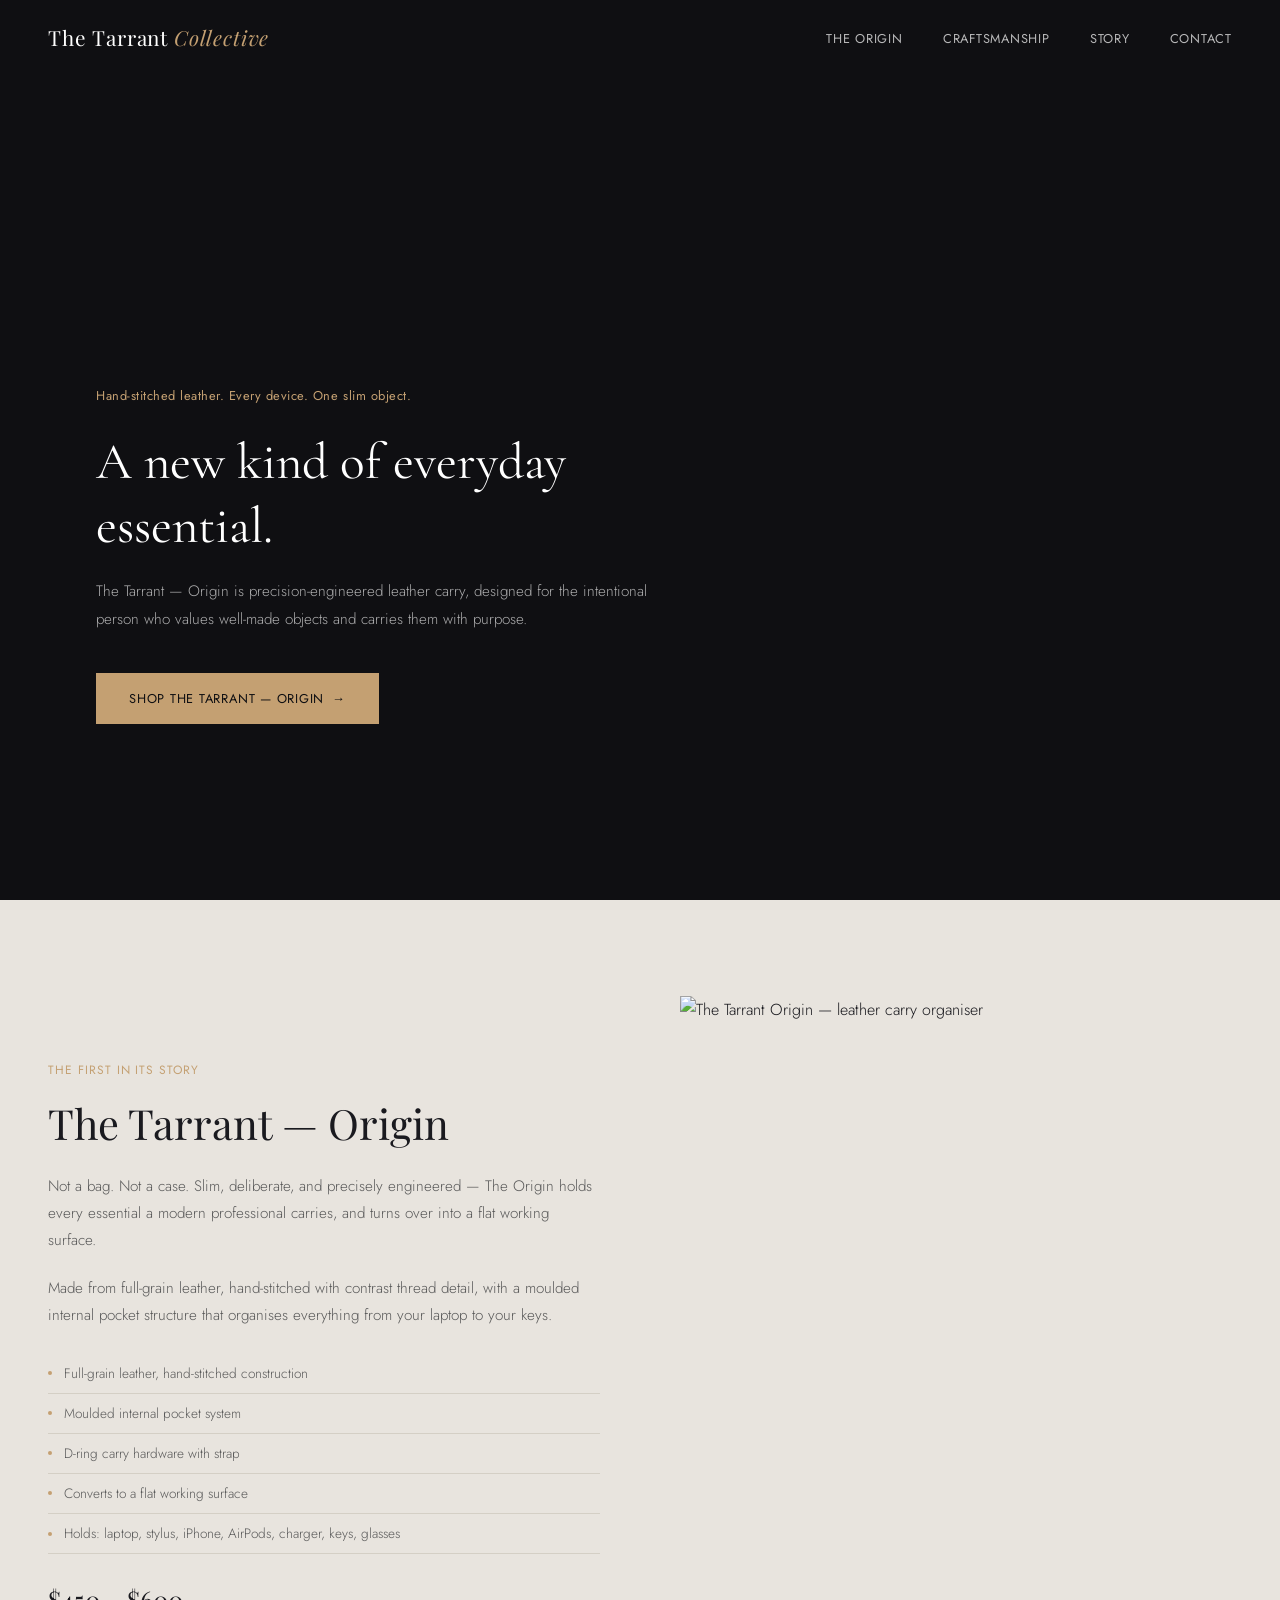
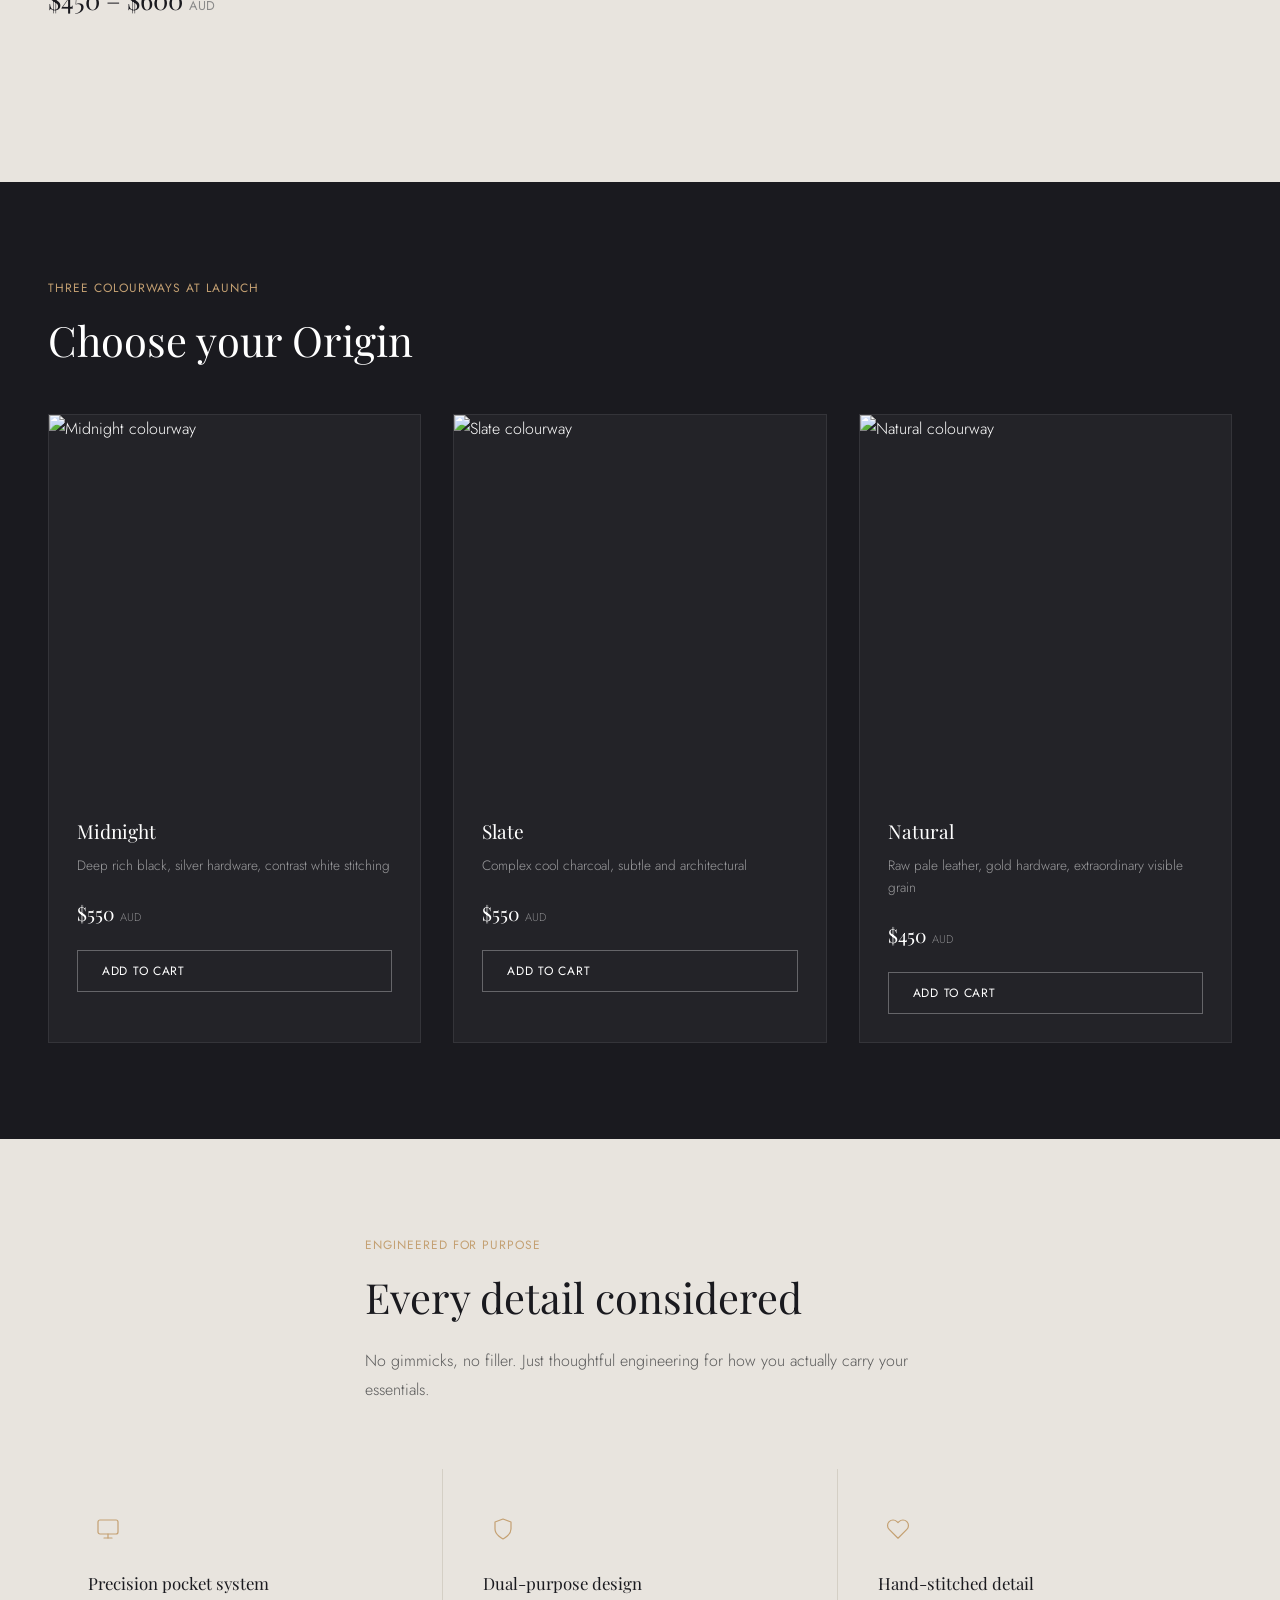
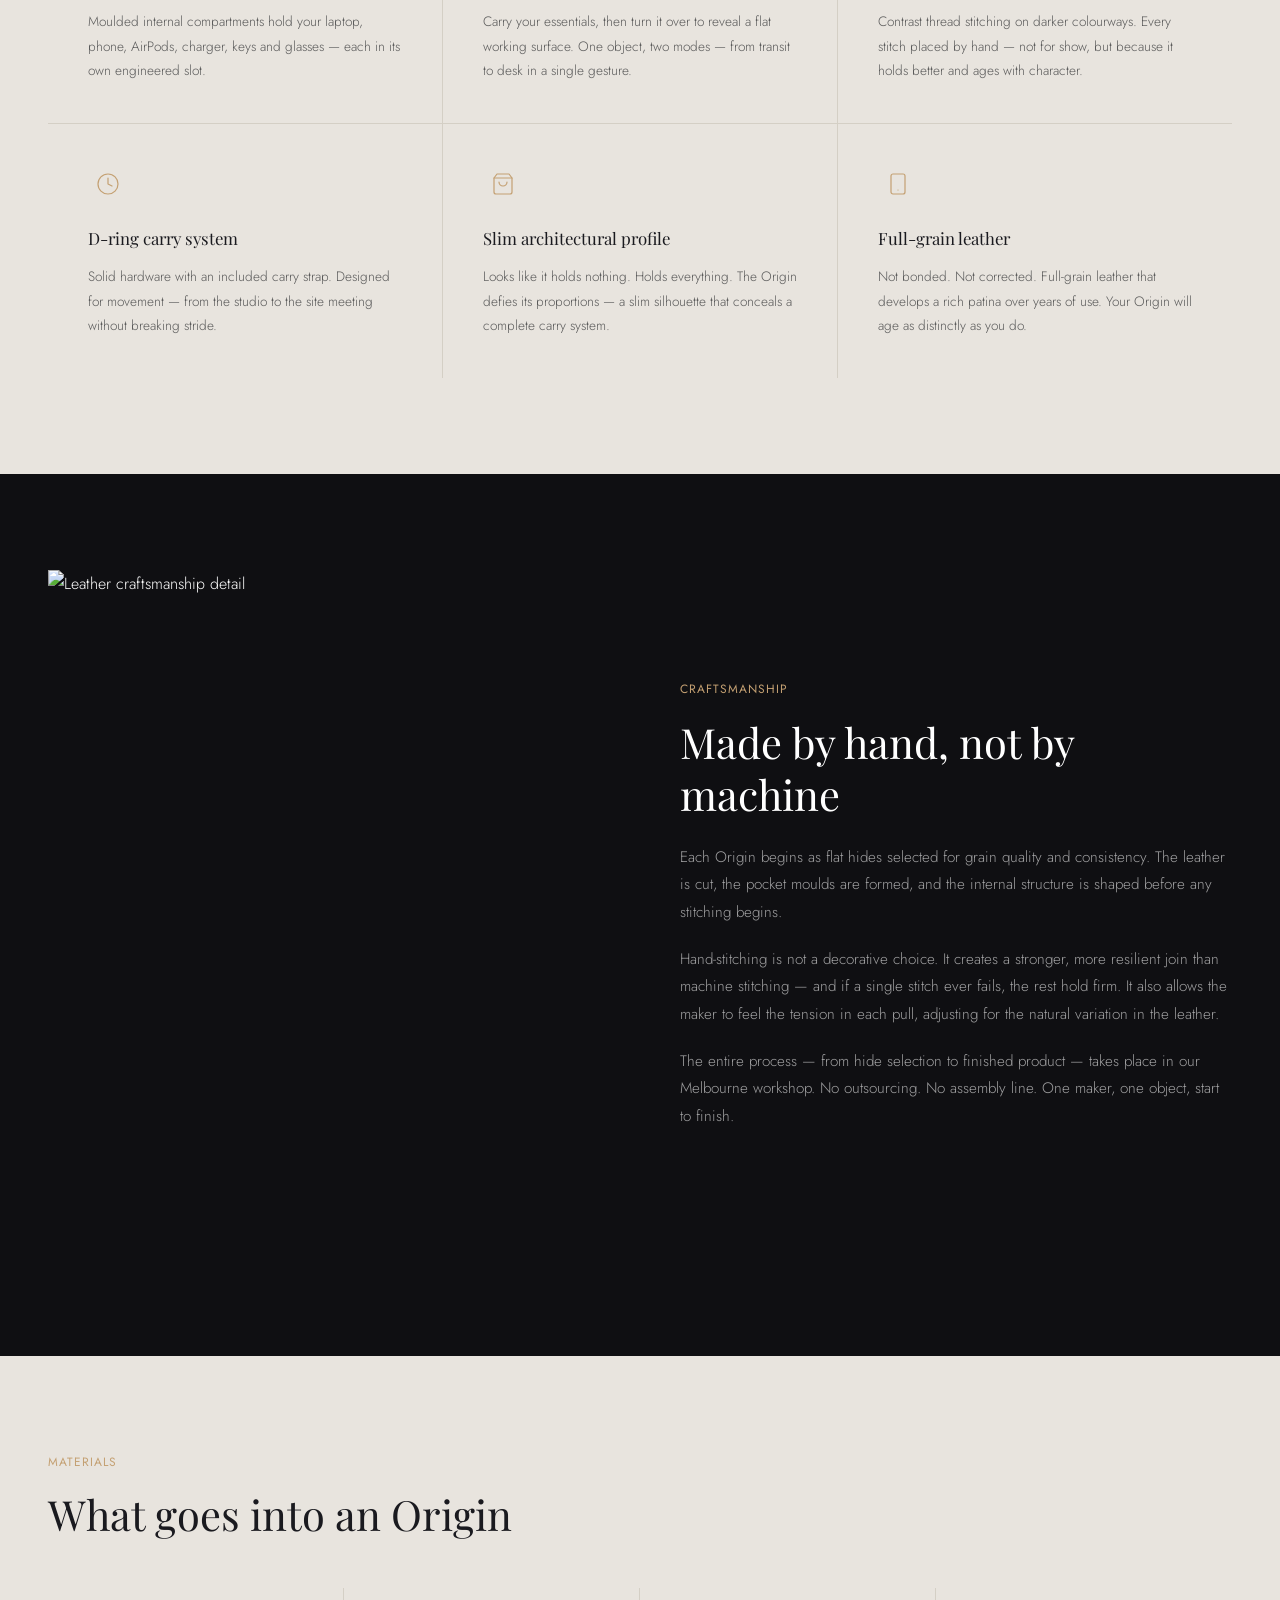
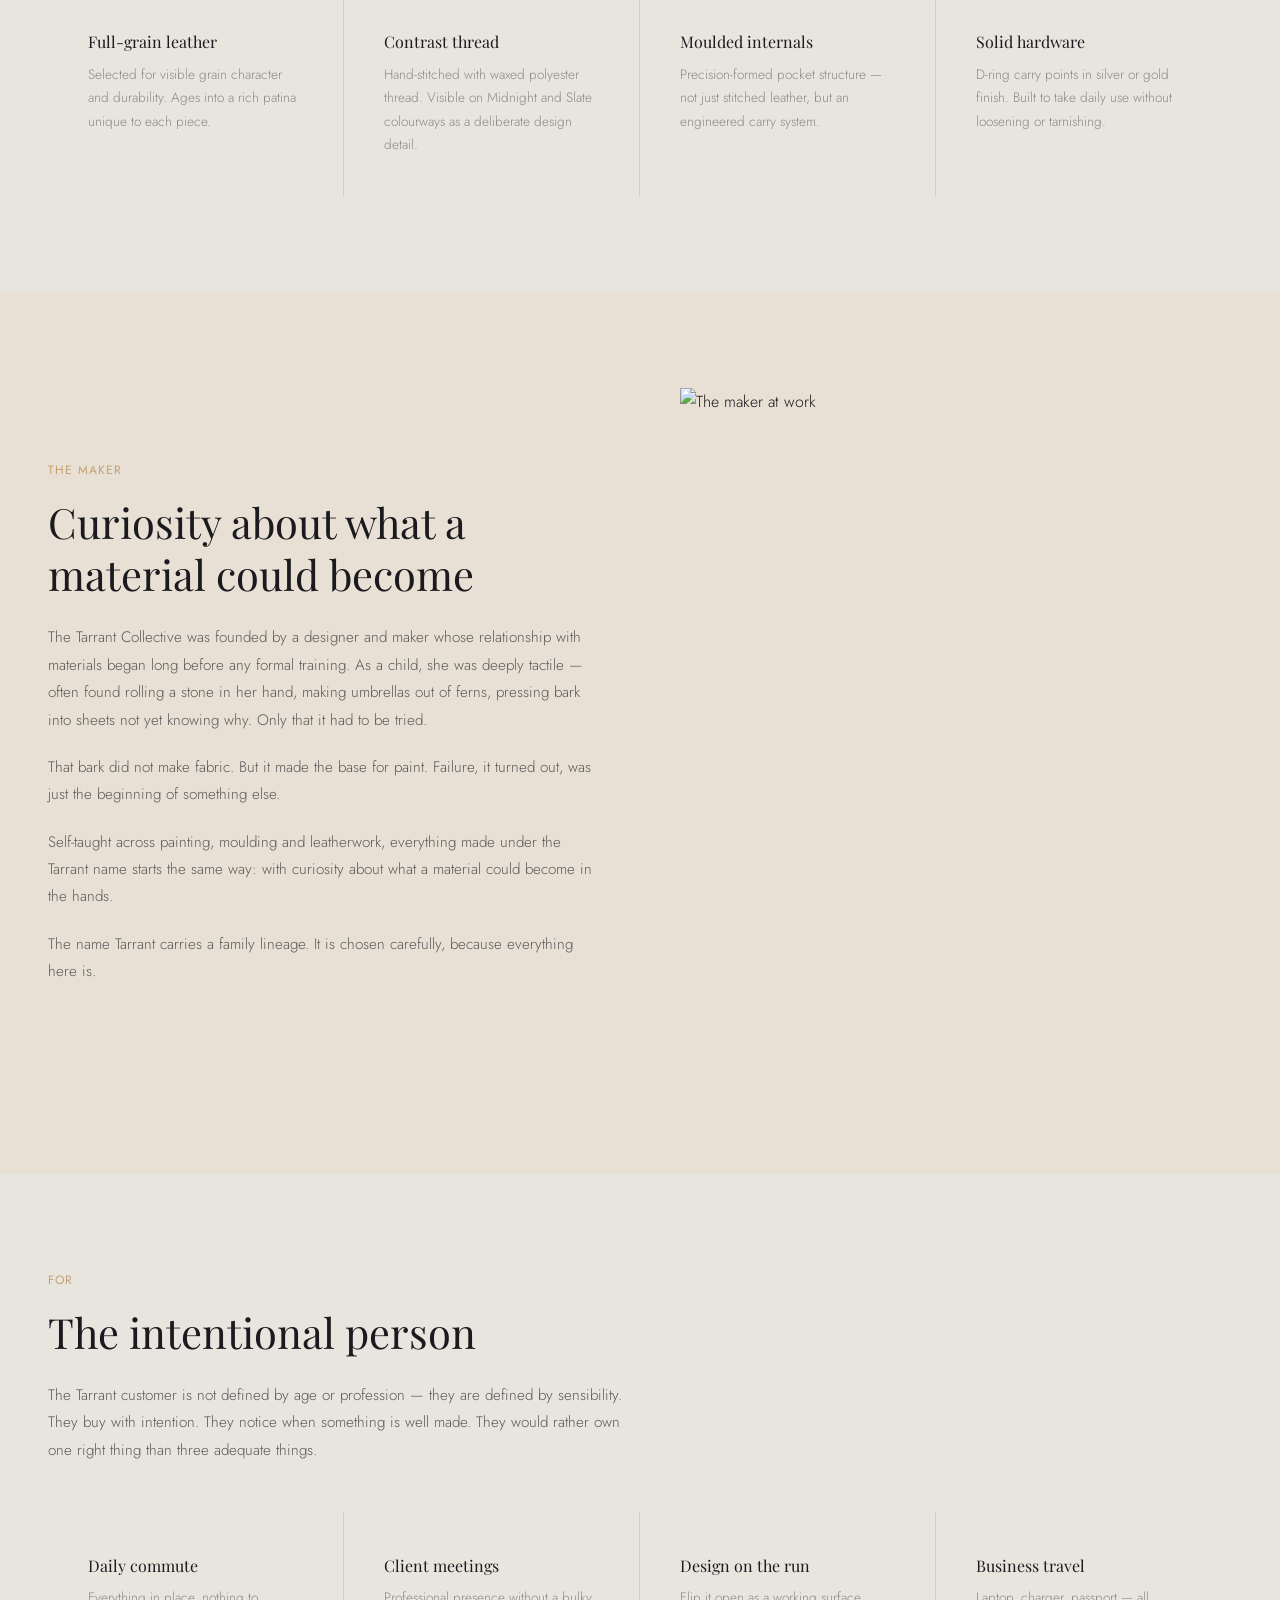
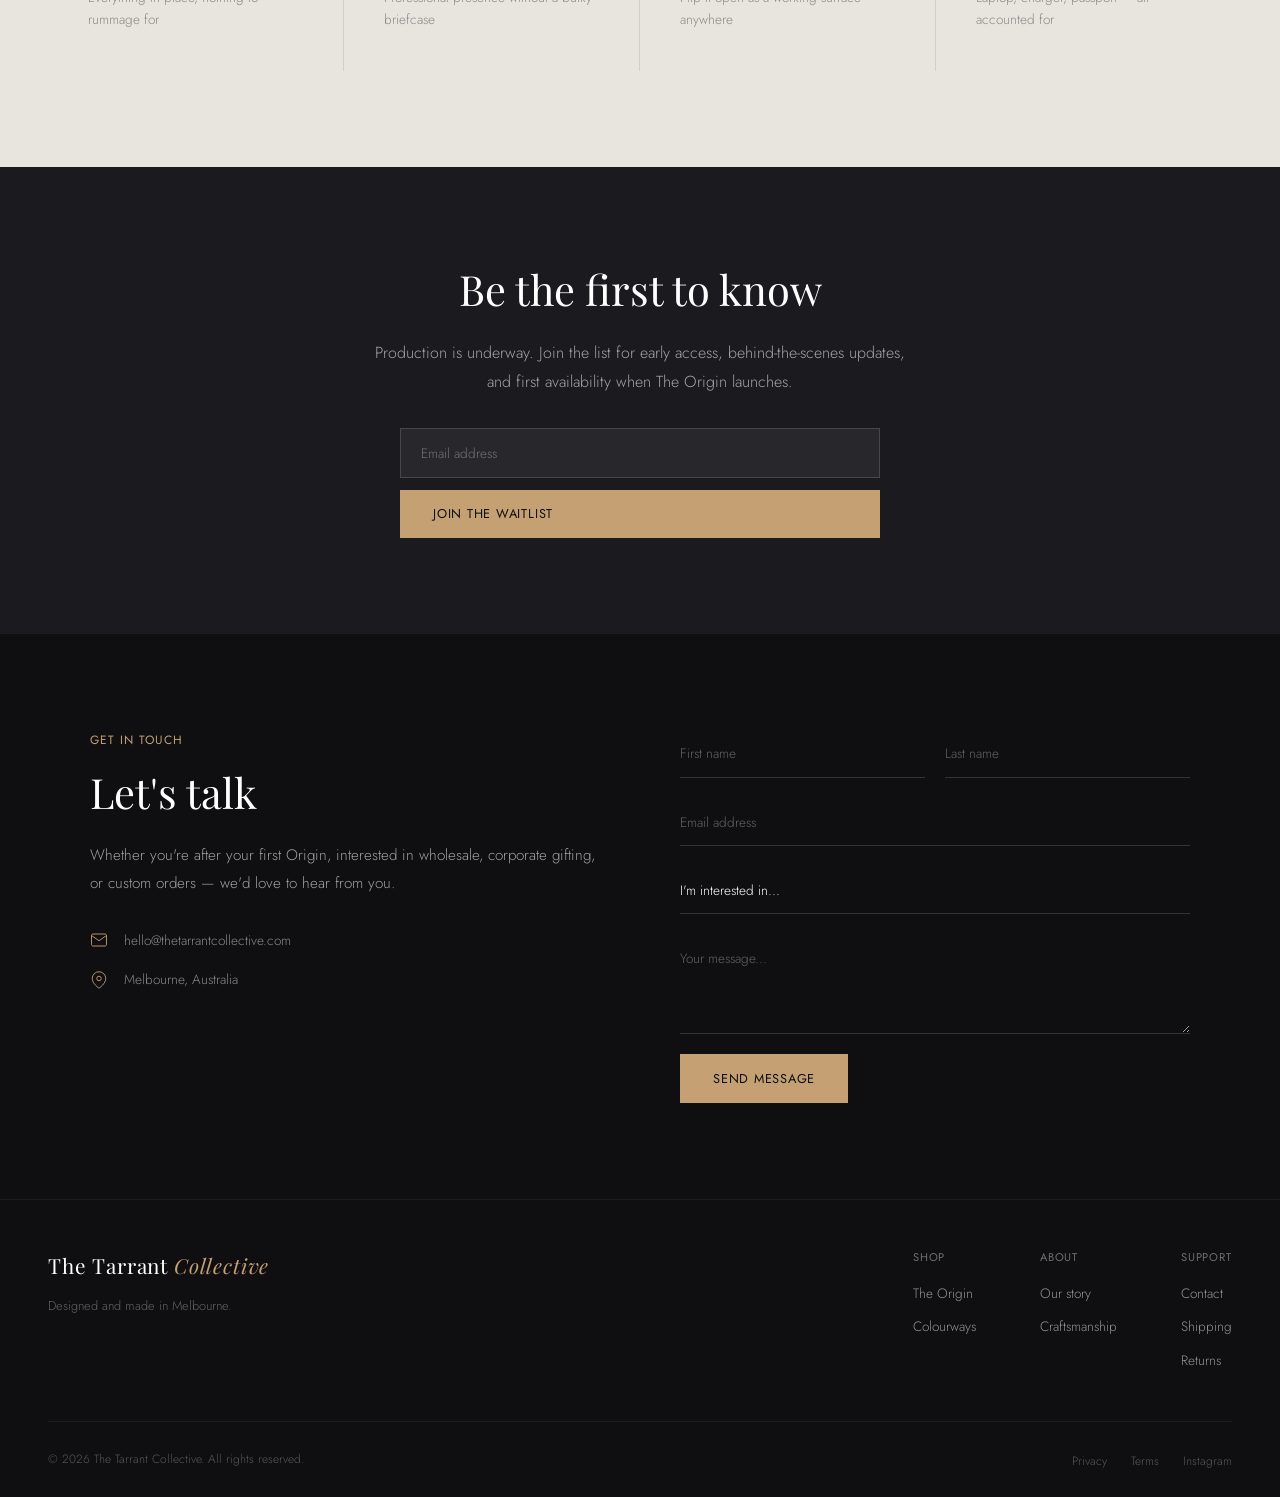
==== commit a9c8ecaa: "Update project" ====
--- a/index.html
+++ b/index.html
@@ -6,7 +6,7 @@
   <title>The Tarrant Collective — Hand-Stitched Leather Carry</title>
   <meta name="description" content="The Tarrant — Origin. Hand-stitched leather. Every device. One slim object. Designed and made in Melbourne.">
   <link rel="preconnect" href="https://fonts.googleapis.com">
-  <link href="https://fonts.googleapis.com/css2?family=Playfair+Display:ital,wght@0,400;0,500;0,600;1,400&family=Jost:wght@300;400;500&display=swap" rel="stylesheet">
+  <link href="https://fonts.googleapis.com/css2?family=Playfair+Display:ital,wght@0,400;0,500;0,600;1,400&family=Jost:wght@300;400;500&family=Cormorant+Garamond:wght@400;500;600&family=Bodoni+Moda:ital,wght@0,400;0,500;1,400&display=swap" rel="stylesheet">
   <link rel="stylesheet" href="css/style.css">
 </head>
 <body>
@@ -27,7 +27,7 @@
     <div class="hero-bg"></div>
     <div class="hero-content">
       <div class="hero-tag">Hand-stitched leather. Every device. One slim object.</div>
-      <h1>A new kind of everyday essential.</h1>
+      <h1 style="font-family: 'Cormorant Garamond', serif;">A new kind of everyday essential.</h1>
       <p>The Tarrant &mdash; Origin is precision-engineered leather carry, designed for the intentional person who values well-made objects and carries them with purpose.</p>
       <a href="#product" class="btn btn-primary">Shop The Tarrant &mdash; Origin</a>
     </div>
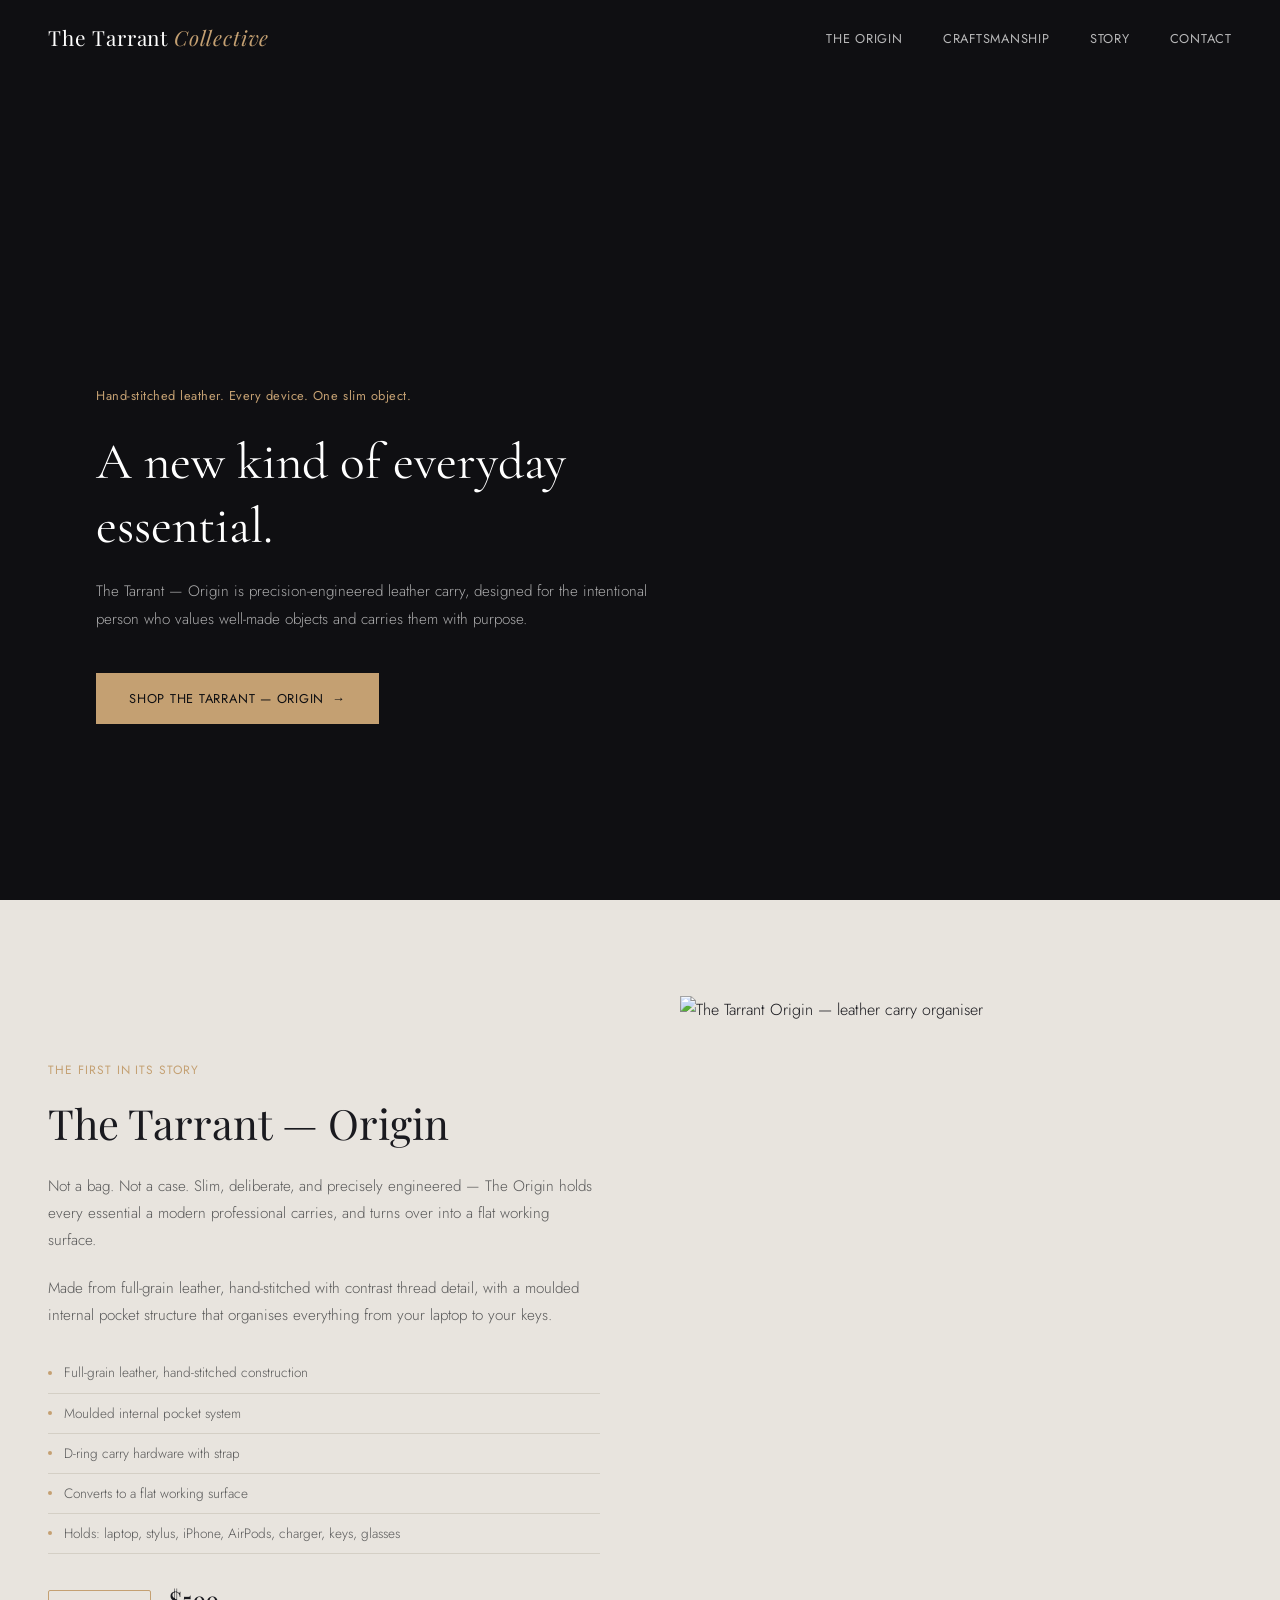
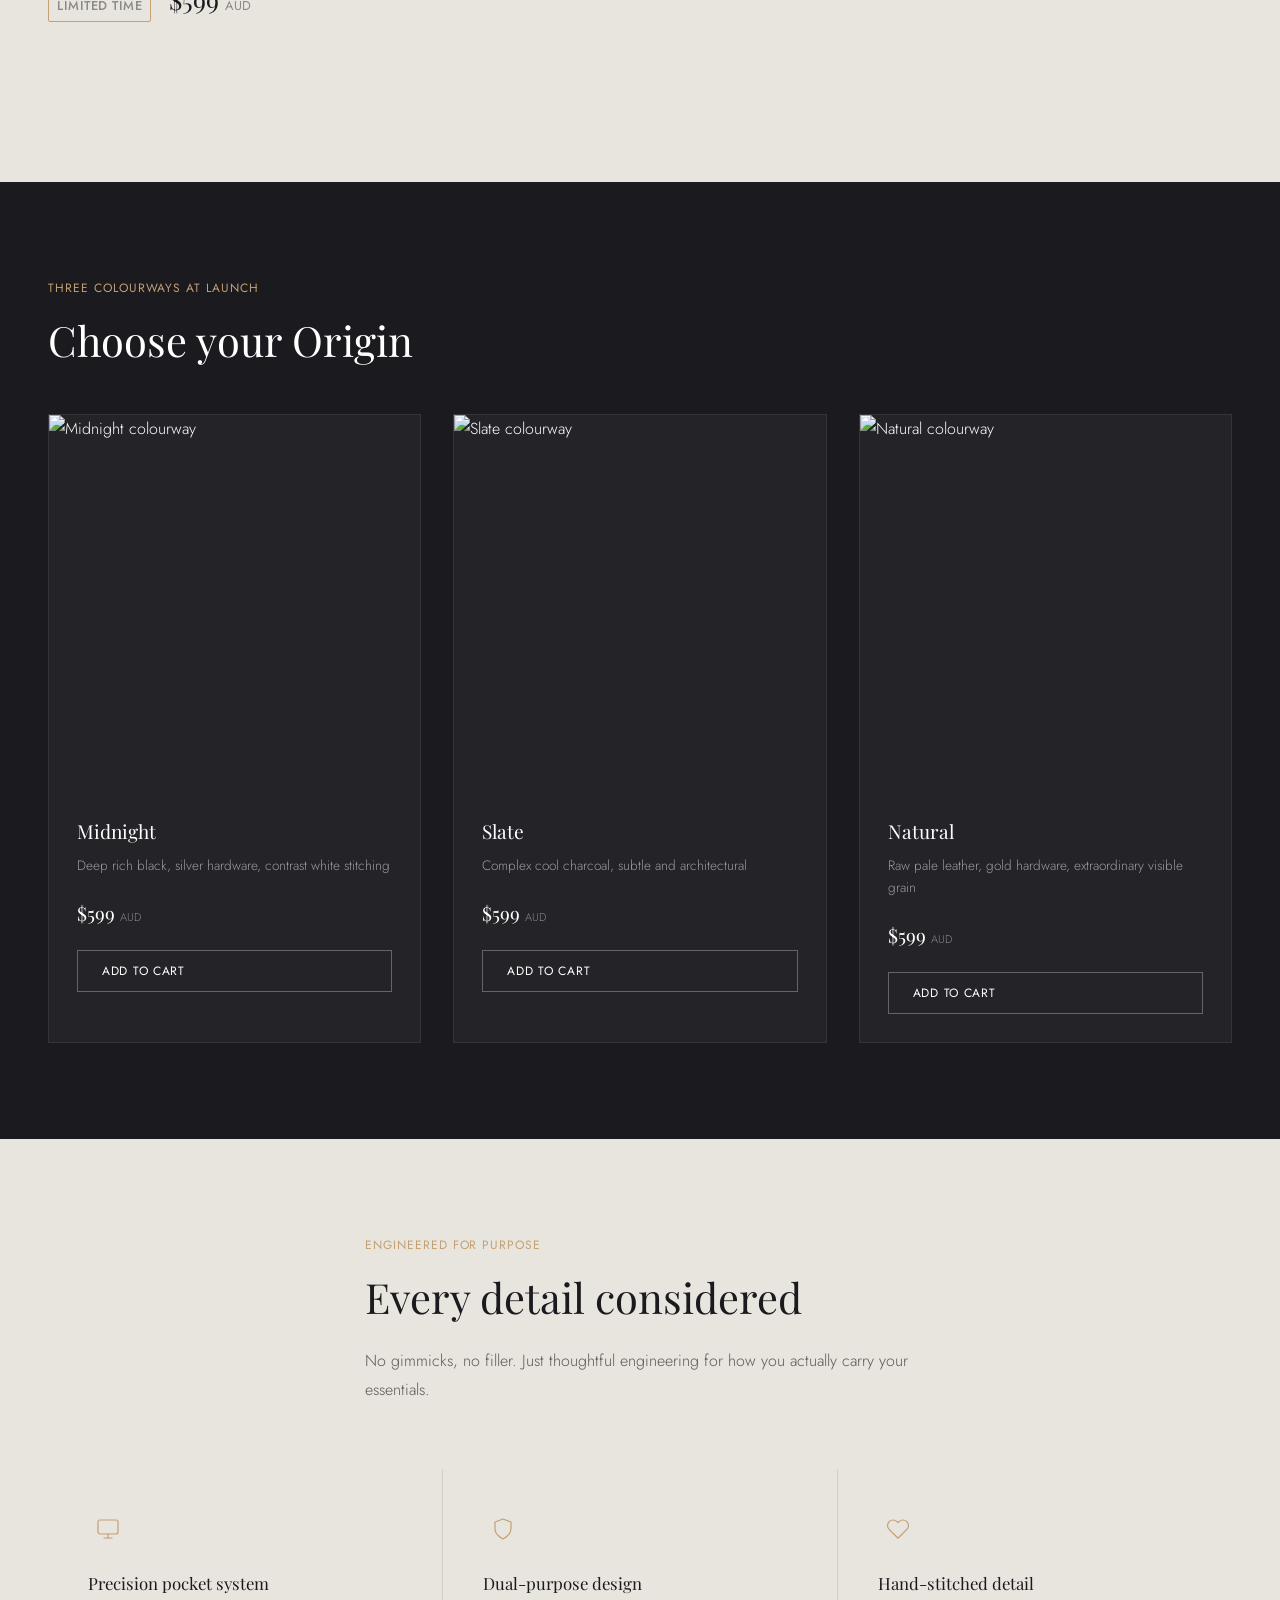
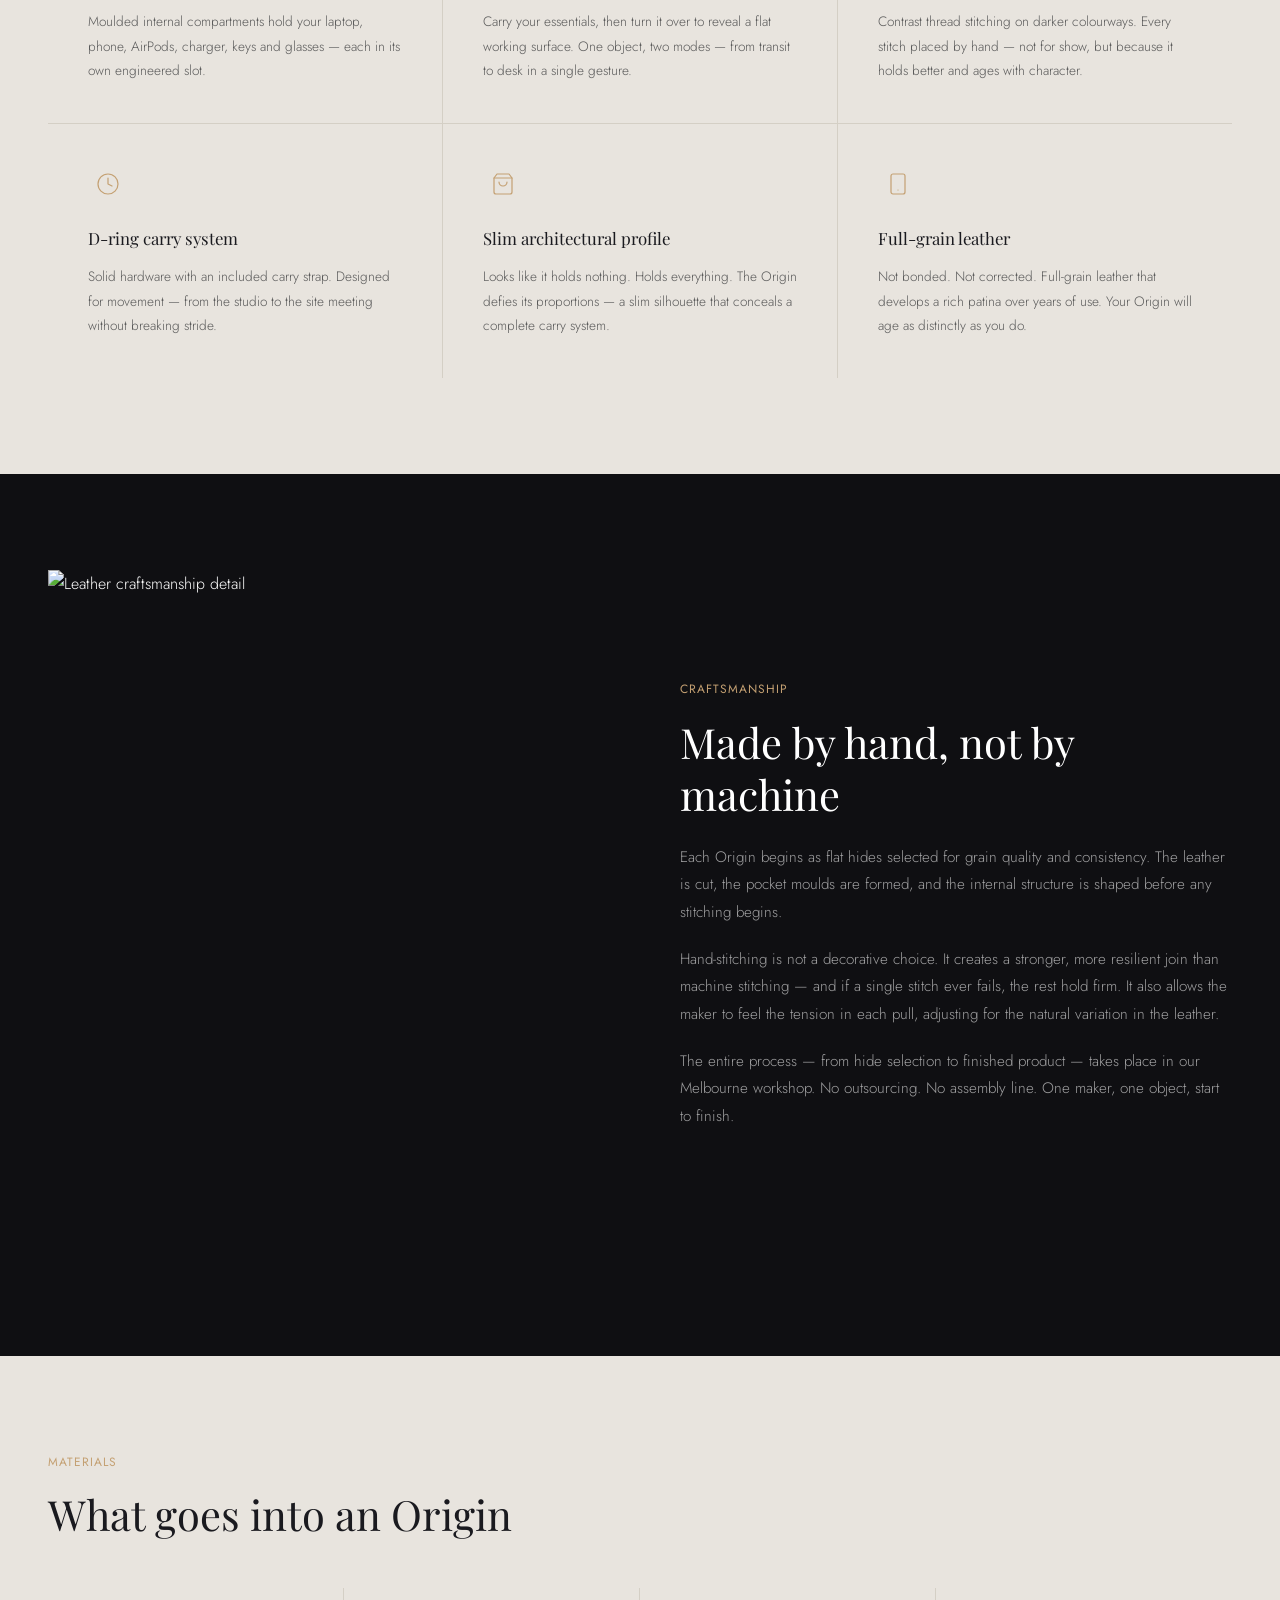
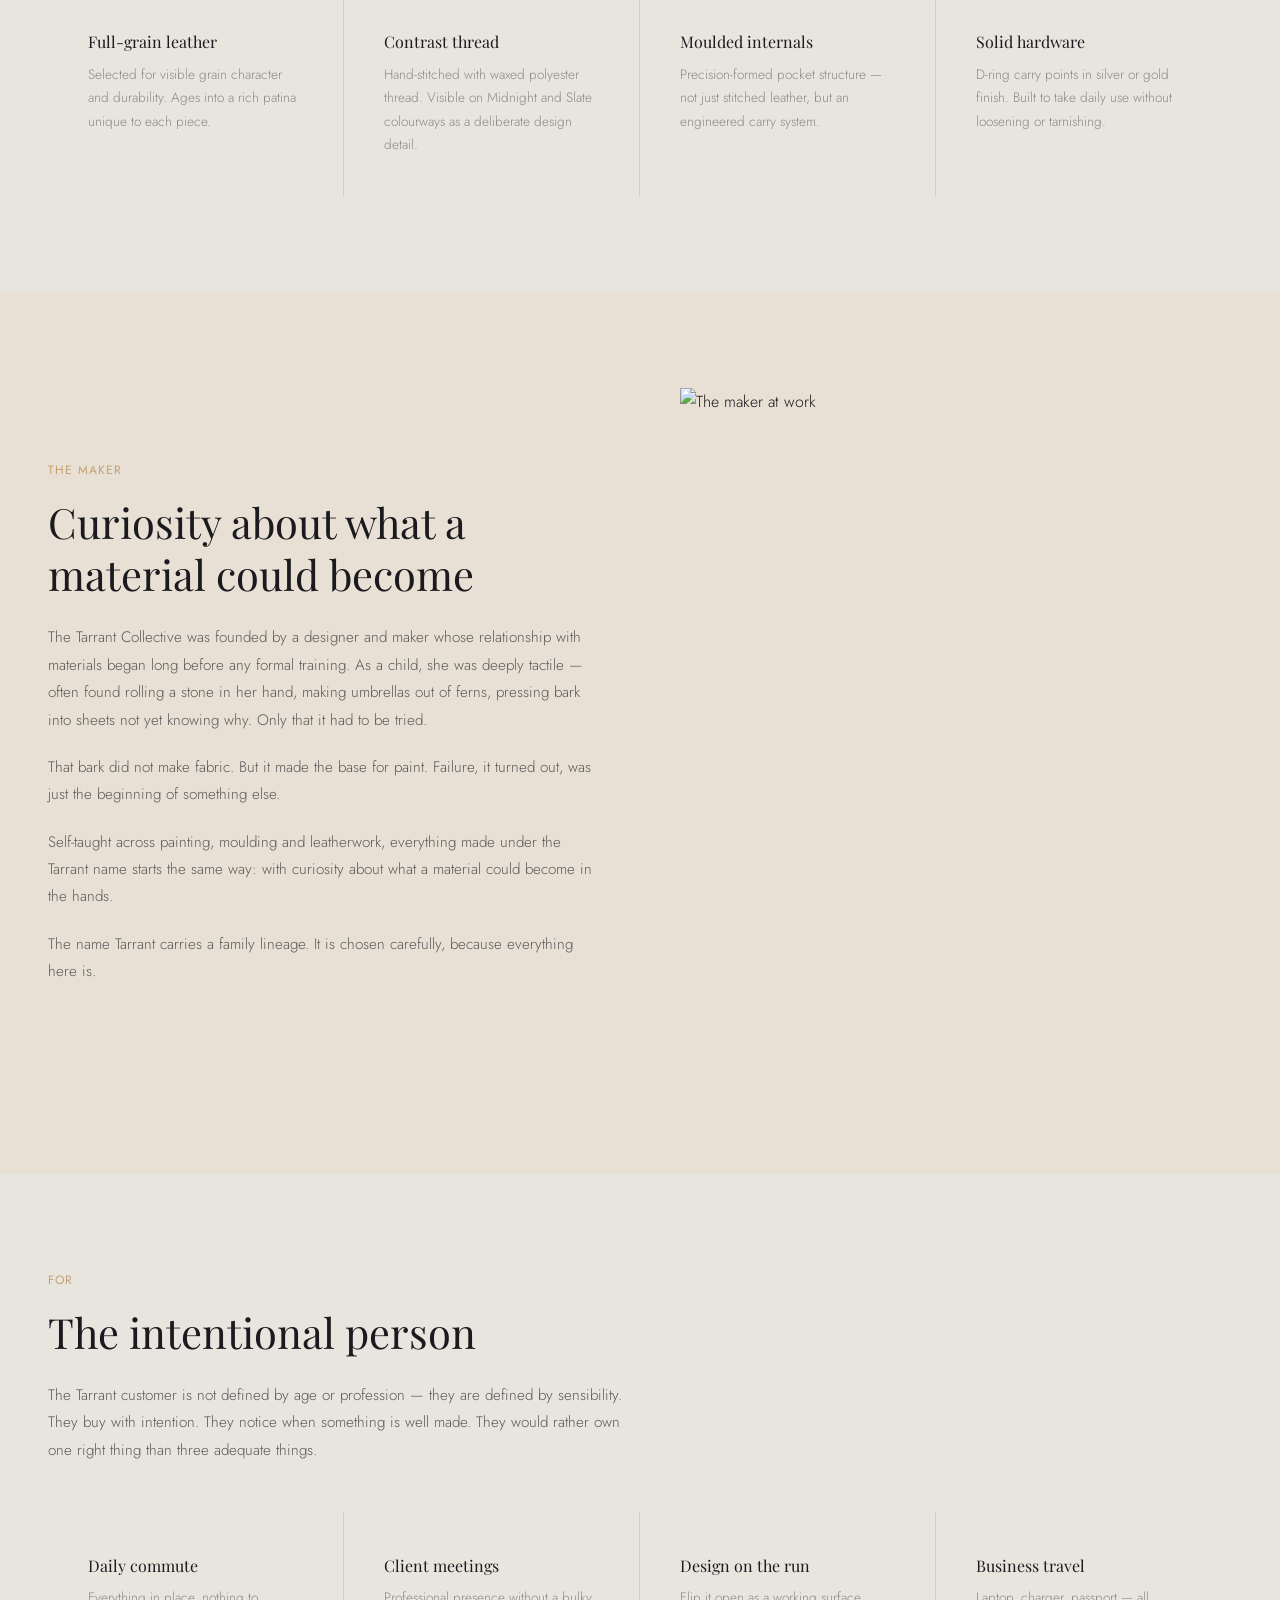
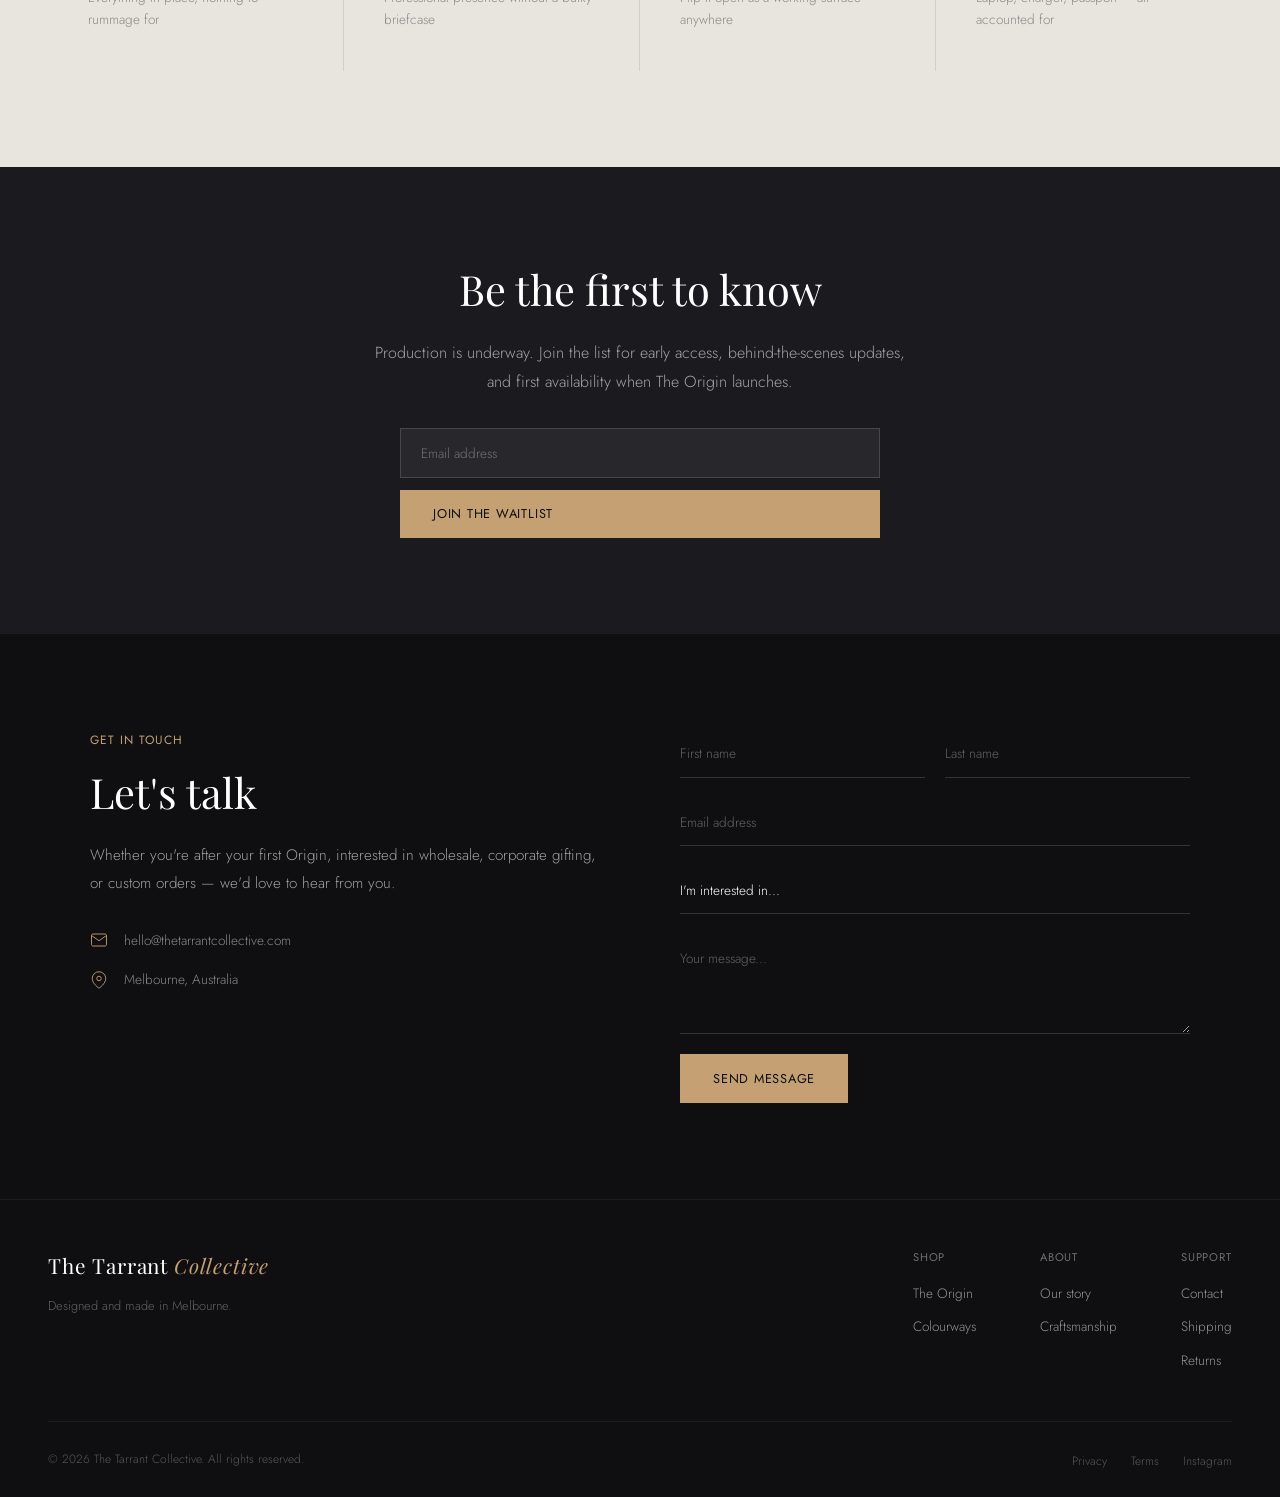
==== commit c6ca4aa8: "Update pricing to  AUD for limited time promotion" ====
--- a/index.html
+++ b/index.html
@@ -48,7 +48,7 @@
           <li>Converts to a flat working surface</li>
           <li>Holds: laptop, stylus, iPhone, AirPods, charger, keys, glasses</li>
         </ul>
-        <div class="product-price">$450 &ndash; $600 <span>AUD</span></div>
+        <div class="product-price"><span class="limited-time">Limited Time</span> $599 <span>AUD</span></div>
       </div>
       <div class="product-intro-image fade-up">
         <img src="https://images.unsplash.com/photo-1548036328-c9fa89d128fa?w=800&q=80"
@@ -72,7 +72,7 @@
         <div class="colourway-info">
           <h3>Midnight</h3>
           <p>Deep rich black, silver hardware, contrast white stitching</p>
-          <div class="colourway-price">$550 <span>AUD</span></div>
+          <div class="colourway-price">$599 <span>AUD</span></div>
           <button class="btn btn-cart" onclick="handleCart(this, 'Midnight')">Add to cart</button>
         </div>
       </div>
@@ -84,7 +84,7 @@
         <div class="colourway-info">
           <h3>Slate</h3>
           <p>Complex cool charcoal, subtle and architectural</p>
-          <div class="colourway-price">$550 <span>AUD</span></div>
+          <div class="colourway-price">$599 <span>AUD</span></div>
           <button class="btn btn-cart" onclick="handleCart(this, 'Slate')">Add to cart</button>
         </div>
       </div>
@@ -96,7 +96,7 @@
         <div class="colourway-info">
           <h3>Natural</h3>
           <p>Raw pale leather, gold hardware, extraordinary visible grain</p>
-          <div class="colourway-price">$450 <span>AUD</span></div>
+          <div class="colourway-price">$599 <span>AUD</span></div>
           <button class="btn btn-cart" onclick="handleCart(this, 'Natural')">Add to cart</button>
         </div>
       </div>
--- a/css/style.css
+++ b/css/style.css
@@ -240,6 +240,20 @@
   font-size: 0.8rem;
   color: var(--text-muted);
   letter-spacing: 0.04em;
+}
+
+.limited-time {
+  display: inline-block;
+  font-family: 'Jost', sans-serif;
+  font-size: 0.65rem;
+  font-weight: 500;
+  color: var(--gold);
+  text-transform: uppercase;
+  letter-spacing: 0.08em;
+  margin-right: 0.75rem;
+  padding: 0.25rem 0.5rem;
+  border: 1px solid var(--gold);
+  border-radius: 2px;
 }
 
 .product-intro-image {
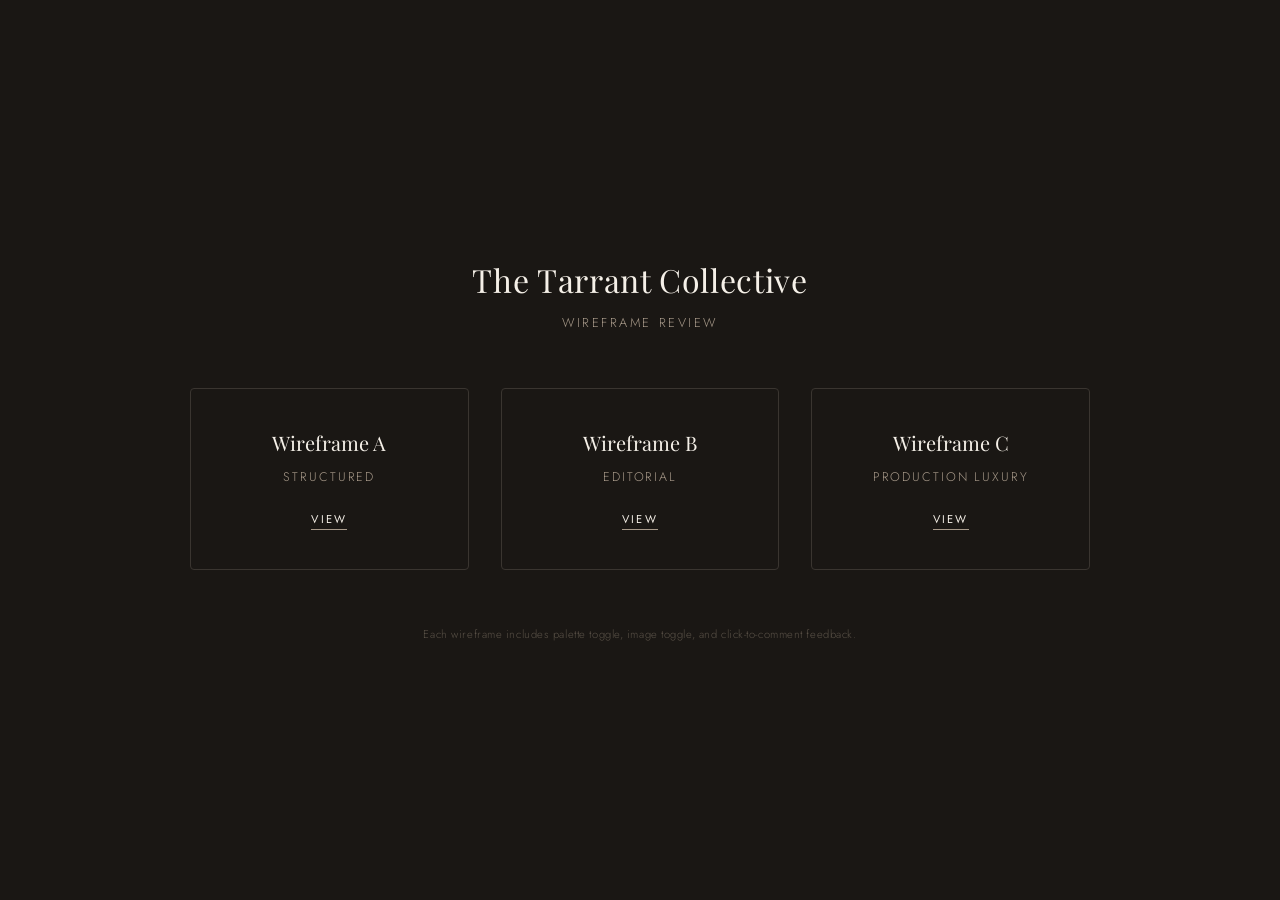
==== commit 7dbb5d0a: "Add wireframe review gateway and three wireframe mockups (A, B, C) - Gateway landing page at root fo" ====
--- a/index.html
+++ b/index.html
@@ -3,337 +3,138 @@
 <head>
   <meta charset="UTF-8">
   <meta name="viewport" content="width=device-width, initial-scale=1.0">
-  <title>The Tarrant Collective — Hand-Stitched Leather Carry</title>
-  <meta name="description" content="The Tarrant — Origin. Hand-stitched leather. Every device. One slim object. Designed and made in Melbourne.">
+  <title>The Tarrant Collective — Wireframe Review</title>
   <link rel="preconnect" href="https://fonts.googleapis.com">
-  <link href="https://fonts.googleapis.com/css2?family=Playfair+Display:ital,wght@0,400;0,500;0,600;1,400&family=Jost:wght@300;400;500&family=Cormorant+Garamond:wght@400;500;600&family=Bodoni+Moda:ital,wght@0,400;0,500;1,400&display=swap" rel="stylesheet">
-  <link rel="stylesheet" href="css/style.css">
+  <link rel="preconnect" href="https://fonts.gstatic.com" crossorigin>
+  <link href="https://fonts.googleapis.com/css2?family=Playfair+Display:ital,wght@0,400;0,500;1,400&family=Jost:wght@300;400;500&display=swap" rel="stylesheet">
+  <style>
+    *, *::before, *::after { margin: 0; padding: 0; box-sizing: border-box; }
+
+    body {
+      font-family: 'Jost', sans-serif;
+      background: #1a1714;
+      color: #f5f0e8;
+      min-height: 100vh;
+      display: flex;
+      flex-direction: column;
+      align-items: center;
+      justify-content: center;
+      padding: 3rem 1.5rem;
+    }
+
+    .brand {
+      text-align: center;
+      margin-bottom: 3.5rem;
+    }
+
+    .brand h1 {
+      font-family: 'Playfair Display', serif;
+      font-size: 2rem;
+      font-weight: 400;
+      letter-spacing: 0.02em;
+      margin-bottom: 0.75rem;
+    }
+
+    .brand p {
+      font-size: 0.8rem;
+      font-weight: 300;
+      text-transform: uppercase;
+      letter-spacing: 0.2em;
+      color: #a89a8a;
+    }
+
+    .gate {
+      display: grid;
+      grid-template-columns: repeat(3, 1fr);
+      gap: 2rem;
+      max-width: 900px;
+      width: 100%;
+    }
+
+    .gate a {
+      text-decoration: none;
+      color: inherit;
+      border: 1px solid #3a3530;
+      border-radius: 4px;
+      padding: 2.5rem 2rem;
+      text-align: center;
+      transition: border-color 0.3s, background 0.3s;
+    }
+
+    .gate a:hover {
+      border-color: #a89a8a;
+      background: rgba(168, 154, 138, 0.06);
+    }
+
+    .gate .label {
+      font-family: 'Playfair Display', serif;
+      font-size: 1.25rem;
+      font-weight: 400;
+      display: block;
+      margin-bottom: 0.75rem;
+    }
+
+    .gate .desc {
+      font-size: 0.78rem;
+      font-weight: 300;
+      text-transform: uppercase;
+      letter-spacing: 0.15em;
+      color: #a89a8a;
+      display: block;
+      margin-bottom: 1.25rem;
+    }
+
+    .gate .enter {
+      font-size: 0.7rem;
+      font-weight: 400;
+      text-transform: uppercase;
+      letter-spacing: 0.2em;
+      color: #f5f0e8;
+      border-bottom: 1px solid #a89a8a;
+      padding-bottom: 2px;
+    }
+
+    .footer-note {
+      margin-top: 3.5rem;
+      font-size: 0.7rem;
+      color: #5a5248;
+      text-align: center;
+      font-weight: 300;
+      letter-spacing: 0.05em;
+    }
+
+    @media (max-width: 640px) {
+      .gate { grid-template-columns: 1fr; gap: 1.25rem; }
+      .brand h1 { font-size: 1.5rem; }
+    }
+  </style>
 </head>
 <body>
 
-  <!-- NAV -->
-  <nav>
-    <div class="logo">The Tarrant <span>Collective</span></div>
-    <ul class="nav-links">
-      <li><a href="#product">The Origin</a></li>
-      <li><a href="#craft">Craftsmanship</a></li>
-      <li><a href="#story">Story</a></li>
-      <li><a href="#contact">Contact</a></li>
-    </ul>
-  </nav>
+  <div class="brand">
+    <h1>The Tarrant Collective</h1>
+    <p>Wireframe Review</p>
+  </div>
 
-  <!-- HERO -->
-  <section class="hero">
-    <div class="hero-bg"></div>
-    <div class="hero-content">
-      <div class="hero-tag">Hand-stitched leather. Every device. One slim object.</div>
-      <h1 style="font-family: 'Cormorant Garamond', serif;">A new kind of everyday essential.</h1>
-      <p>The Tarrant &mdash; Origin is precision-engineered leather carry, designed for the intentional person who values well-made objects and carries them with purpose.</p>
-      <a href="#product" class="btn btn-primary">Shop The Tarrant &mdash; Origin</a>
-    </div>
-  </section>
+  <div class="gate">
+    <a href="./wireframe/">
+      <span class="label">Wireframe A</span>
+      <span class="desc">Structured</span>
+      <span class="enter">View</span>
+    </a>
+    <a href="./wireframe-b/">
+      <span class="label">Wireframe B</span>
+      <span class="desc">Editorial</span>
+      <span class="enter">View</span>
+    </a>
+    <a href="./wireframe-c/">
+      <span class="label">Wireframe C</span>
+      <span class="desc">Production Luxury</span>
+      <span class="enter">View</span>
+    </a>
+  </div>
 
-  <!-- PRODUCT INTRO -->
-  <section id="product" class="product-intro">
-    <div class="product-intro-grid">
-      <div class="product-intro-text fade-up">
-        <div class="section-tag">The first in its story</div>
-        <h2 class="section-title">The Tarrant &mdash; Origin</h2>
-        <p>Not a bag. Not a case. Slim, deliberate, and precisely engineered &mdash; The Origin holds every essential a modern professional carries, and turns over into a flat working surface.</p>
-        <p>Made from full-grain leather, hand-stitched with contrast thread detail, with a moulded internal pocket structure that organises everything from your laptop to your keys.</p>
-        <ul class="product-features-list">
-          <li>Full-grain leather, hand-stitched construction</li>
-          <li>Moulded internal pocket system</li>
-          <li>D-ring carry hardware with strap</li>
-          <li>Converts to a flat working surface</li>
-          <li>Holds: laptop, stylus, iPhone, AirPods, charger, keys, glasses</li>
-        </ul>
-        <div class="product-price"><span class="limited-time">Limited Time</span> $599 <span>AUD</span></div>
-      </div>
-      <div class="product-intro-image fade-up">
-        <img src="https://images.unsplash.com/photo-1548036328-c9fa89d128fa?w=800&q=80"
-             alt="The Tarrant Origin — leather carry organiser" loading="lazy">
-      </div>
-    </div>
-  </section>
+  <p class="footer-note">Each wireframe includes palette toggle, image toggle, and click-to-comment feedback.</p>
 
-  <!-- COLOURWAYS -->
-  <section id="colourways" class="colourways-section">
-    <div class="colourways-header fade-up">
-      <div class="section-tag">Three colourways at launch</div>
-      <h2 class="section-title">Choose your Origin</h2>
-    </div>
-    <div class="colourways-grid">
-      <div class="colourway-card fade-up">
-        <div class="colourway-image colourway-midnight">
-          <img src="https://images.unsplash.com/photo-1611532736597-de2d4265fba3?w=600&q=80"
-               alt="Midnight colourway" loading="lazy">
-        </div>
-        <div class="colourway-info">
-          <h3>Midnight</h3>
-          <p>Deep rich black, silver hardware, contrast white stitching</p>
-          <div class="colourway-price">$599 <span>AUD</span></div>
-          <button class="btn btn-cart" onclick="handleCart(this, 'Midnight')">Add to cart</button>
-        </div>
-      </div>
-      <div class="colourway-card fade-up">
-        <div class="colourway-image colourway-slate">
-          <img src="https://images.unsplash.com/photo-1590874103328-eac38a683ce7?w=600&q=80"
-               alt="Slate colourway" loading="lazy">
-        </div>
-        <div class="colourway-info">
-          <h3>Slate</h3>
-          <p>Complex cool charcoal, subtle and architectural</p>
-          <div class="colourway-price">$599 <span>AUD</span></div>
-          <button class="btn btn-cart" onclick="handleCart(this, 'Slate')">Add to cart</button>
-        </div>
-      </div>
-      <div class="colourway-card fade-up">
-        <div class="colourway-image colourway-natural">
-          <img src="https://images.unsplash.com/photo-1473188588951-666fce8e7c68?w=600&q=80"
-               alt="Natural colourway" loading="lazy">
-        </div>
-        <div class="colourway-info">
-          <h3>Natural</h3>
-          <p>Raw pale leather, gold hardware, extraordinary visible grain</p>
-          <div class="colourway-price">$599 <span>AUD</span></div>
-          <button class="btn btn-cart" onclick="handleCart(this, 'Natural')">Add to cart</button>
-        </div>
-      </div>
-    </div>
-  </section>
-
-  <!-- FEATURES -->
-  <section id="features" class="features-section">
-    <div class="features-header fade-up">
-      <div class="section-tag">Engineered for purpose</div>
-      <h2 class="section-title">Every detail considered</h2>
-      <p>No gimmicks, no filler. Just thoughtful engineering for how you actually carry your essentials.</p>
-    </div>
-    <div class="features-grid">
-      <div class="feature-card fade-up">
-        <div class="feature-icon">
-          <svg viewBox="0 0 24 24"><rect x="2" y="3" width="20" height="14" rx="2"/><line x1="8" y1="21" x2="16" y2="21"/><line x1="12" y1="17" x2="12" y2="21"/></svg>
-        </div>
-        <h3>Precision pocket system</h3>
-        <p>Moulded internal compartments hold your laptop, phone, AirPods, charger, keys and glasses &mdash; each in its own engineered slot.</p>
-      </div>
-      <div class="feature-card fade-up">
-        <div class="feature-icon">
-          <svg viewBox="0 0 24 24"><path d="M12 22s8-4 8-10V5l-8-3-8 3v7c0 6 8 10 8 10z"/></svg>
-        </div>
-        <h3>Dual-purpose design</h3>
-        <p>Carry your essentials, then turn it over to reveal a flat working surface. One object, two modes &mdash; from transit to desk in a single gesture.</p>
-      </div>
-      <div class="feature-card fade-up">
-        <div class="feature-icon">
-          <svg viewBox="0 0 24 24"><path d="M20.84 4.61a5.5 5.5 0 00-7.78 0L12 5.67l-1.06-1.06a5.5 5.5 0 00-7.78 7.78L12 21.23l8.84-8.84a5.5 5.5 0 000-7.78z"/></svg>
-        </div>
-        <h3>Hand-stitched detail</h3>
-        <p>Contrast thread stitching on darker colourways. Every stitch placed by hand &mdash; not for show, but because it holds better and ages with character.</p>
-      </div>
-      <div class="feature-card fade-up">
-        <div class="feature-icon">
-          <svg viewBox="0 0 24 24"><circle cx="12" cy="12" r="10"/><path d="M12 6v6l4 2"/></svg>
-        </div>
-        <h3>D-ring carry system</h3>
-        <p>Solid hardware with an included carry strap. Designed for movement &mdash; from the studio to the site meeting without breaking stride.</p>
-      </div>
-      <div class="feature-card fade-up">
-        <div class="feature-icon">
-          <svg viewBox="0 0 24 24"><path d="M6 2L3 6v14a2 2 0 002 2h14a2 2 0 002-2V6l-3-4z"/><line x1="3" y1="6" x2="21" y2="6"/><path d="M16 10a4 4 0 01-8 0"/></svg>
-        </div>
-        <h3>Slim architectural profile</h3>
-        <p>Looks like it holds nothing. Holds everything. The Origin defies its proportions &mdash; a slim silhouette that conceals a complete carry system.</p>
-      </div>
-      <div class="feature-card fade-up">
-        <div class="feature-icon">
-          <svg viewBox="0 0 24 24"><rect x="5" y="2" width="14" height="20" rx="2"/><line x1="12" y1="18" x2="12.01" y2="18"/></svg>
-        </div>
-        <h3>Full-grain leather</h3>
-        <p>Not bonded. Not corrected. Full-grain leather that develops a rich patina over years of use. Your Origin will age as distinctly as you do.</p>
-      </div>
-    </div>
-  </section>
-
-  <!-- CRAFTSMANSHIP -->
-  <section id="craft" class="craft-section">
-    <div class="craft-grid">
-      <div class="craft-image fade-up">
-        <img src="https://images.unsplash.com/photo-1553062407-98eeb64c6a62?w=800&q=80"
-             alt="Leather craftsmanship detail" loading="lazy">
-      </div>
-      <div class="craft-text fade-up">
-        <div class="section-tag">Craftsmanship</div>
-        <h2 class="section-title">Made by hand, not by machine</h2>
-        <p>Each Origin begins as flat hides selected for grain quality and consistency. The leather is cut, the pocket moulds are formed, and the internal structure is shaped before any stitching begins.</p>
-        <p>Hand-stitching is not a decorative choice. It creates a stronger, more resilient join than machine stitching &mdash; and if a single stitch ever fails, the rest hold firm. It also allows the maker to feel the tension in each pull, adjusting for the natural variation in the leather.</p>
-        <p>The entire process &mdash; from hide selection to finished product &mdash; takes place in our Melbourne workshop. No outsourcing. No assembly line. One maker, one object, start to finish.</p>
-      </div>
-    </div>
-  </section>
-
-  <!-- MATERIALS -->
-  <section id="materials">
-    <div class="materials-header fade-up">
-      <div class="section-tag">Materials</div>
-      <h2 class="section-title">What goes into an Origin</h2>
-    </div>
-    <div class="materials">
-      <div class="material-item fade-up">
-        <h4>Full-grain leather</h4>
-        <p>Selected for visible grain character and durability. Ages into a rich patina unique to each piece.</p>
-      </div>
-      <div class="material-item fade-up">
-        <h4>Contrast thread</h4>
-        <p>Hand-stitched with waxed polyester thread. Visible on Midnight and Slate colourways as a deliberate design detail.</p>
-      </div>
-      <div class="material-item fade-up">
-        <h4>Moulded internals</h4>
-        <p>Precision-formed pocket structure &mdash; not just stitched leather, but an engineered carry system.</p>
-      </div>
-      <div class="material-item fade-up">
-        <h4>Solid hardware</h4>
-        <p>D-ring carry points in silver or gold finish. Built to take daily use without loosening or tarnishing.</p>
-      </div>
-    </div>
-  </section>
-
-  <!-- FOUNDER STORY -->
-  <section id="story" class="story-section">
-    <div class="story-grid">
-      <div class="story-text fade-up">
-        <div class="section-tag">The maker</div>
-        <h2 class="section-title">Curiosity about what a material could become</h2>
-        <p>The Tarrant Collective was founded by a designer and maker whose relationship with materials began long before any formal training. As a child, she was deeply tactile &mdash; often found rolling a stone in her hand, making umbrellas out of ferns, pressing bark into sheets not yet knowing why. Only that it had to be tried.</p>
-        <p>That bark did not make fabric. But it made the base for paint. Failure, it turned out, was just the beginning of something else.</p>
-        <p>Self-taught across painting, moulding and leatherwork, everything made under the Tarrant name starts the same way: with curiosity about what a material could become in the hands.</p>
-        <p>The name Tarrant carries a family lineage. It is chosen carefully, because everything here is.</p>
-      </div>
-      <div class="story-image fade-up">
-        <img src="https://images.unsplash.com/photo-1452587925148-ce544e77e70d?w=800&q=80"
-             alt="The maker at work" loading="lazy">
-      </div>
-    </div>
-  </section>
-
-  <!-- USE CASES -->
-  <section class="usecases-section">
-    <div class="usecases-header fade-up">
-      <div class="section-tag">For</div>
-      <h2 class="section-title">The intentional person</h2>
-      <p>The Tarrant customer is not defined by age or profession &mdash; they are defined by sensibility. They buy with intention. They notice when something is well made. They would rather own one right thing than three adequate things.</p>
-    </div>
-    <div class="usecases-grid">
-      <div class="usecase fade-up">
-        <h4>Daily commute</h4>
-        <p>Everything in place, nothing to rummage for</p>
-      </div>
-      <div class="usecase fade-up">
-        <h4>Client meetings</h4>
-        <p>Professional presence without a bulky briefcase</p>
-      </div>
-      <div class="usecase fade-up">
-        <h4>Design on the run</h4>
-        <p>Flip it open as a working surface anywhere</p>
-      </div>
-      <div class="usecase fade-up">
-        <h4>Business travel</h4>
-        <p>Laptop, charger, passport &mdash; all accounted for</p>
-      </div>
-    </div>
-  </section>
-
-  <!-- NEWSLETTER / WAITLIST -->
-  <section class="waitlist-section">
-    <div class="waitlist-content fade-up">
-      <h2 class="section-title">Be the first to know</h2>
-      <p>Production is underway. Join the list for early access, behind-the-scenes updates, and first availability when The Origin launches.</p>
-      <form class="waitlist-form" onsubmit="handleWaitlist(event)">
-        <input type="email" placeholder="Email address" required>
-        <button type="submit" class="btn btn-waitlist">Join the waitlist</button>
-      </form>
-    </div>
-  </section>
-
-  <!-- CONTACT -->
-  <section id="contact" class="contact">
-    <div class="contact-grid">
-      <div class="contact-text fade-up">
-        <div class="section-tag">Get in touch</div>
-        <h2 class="section-title">Let's talk</h2>
-        <p>Whether you're after your first Origin, interested in wholesale, corporate gifting, or custom orders &mdash; we'd love to hear from you.</p>
-        <div class="contact-detail">
-          <svg viewBox="0 0 24 24"><path d="M4 4h16c1.1 0 2 .9 2 2v12c0 1.1-.9 2-2 2H4c-1.1 0-2-.9-2-2V6c0-1.1.9-2 2-2z"/><polyline points="22,6 12,13 2,6"/></svg>
-          hello@thetarrantcollective.com
-        </div>
-        <div class="contact-detail">
-          <svg viewBox="0 0 24 24"><path d="M21 10c0 7-9 13-9 13s-9-6-9-13a9 9 0 0118 0z"/><circle cx="12" cy="10" r="3"/></svg>
-          Melbourne, Australia
-        </div>
-      </div>
-      <form class="fade-up" onsubmit="handleSubmit(event)">
-        <div class="form-row">
-          <input type="text" placeholder="First name" required>
-          <input type="text" placeholder="Last name" required>
-        </div>
-        <input type="email" placeholder="Email address" required>
-        <select>
-          <option value="" disabled selected>I'm interested in...</option>
-          <option>Buying an Origin</option>
-          <option>Wholesale enquiry</option>
-          <option>Corporate gifting</option>
-          <option>Custom order</option>
-          <option>Something else</option>
-        </select>
-        <textarea placeholder="Your message..."></textarea>
-        <button type="submit" class="btn btn-submit">Send message</button>
-      </form>
-    </div>
-  </section>
-
-  <!-- FOOTER -->
-  <footer>
-    <div class="footer-top">
-      <div class="footer-brand">
-        <div class="logo">The Tarrant <span>Collective</span></div>
-        <p>Designed and made in Melbourne.</p>
-      </div>
-      <div class="footer-links-grid">
-        <div>
-          <h4>Shop</h4>
-          <ul class="footer-links">
-            <li><a href="#product">The Origin</a></li>
-            <li><a href="#colourways">Colourways</a></li>
-          </ul>
-        </div>
-        <div>
-          <h4>About</h4>
-          <ul class="footer-links">
-            <li><a href="#story">Our story</a></li>
-            <li><a href="#craft">Craftsmanship</a></li>
-          </ul>
-        </div>
-        <div>
-          <h4>Support</h4>
-          <ul class="footer-links">
-            <li><a href="#contact">Contact</a></li>
-            <li><a href="#">Shipping</a></li>
-            <li><a href="#">Returns</a></li>
-          </ul>
-        </div>
-      </div>
-    </div>
-    <div class="footer-bottom">
-      <p>&copy; 2026 The Tarrant Collective. All rights reserved.</p>
-      <ul class="footer-legal">
-        <li><a href="#">Privacy</a></li>
-        <li><a href="#">Terms</a></li>
-        <li><a href="#">Instagram</a></li>
-      </ul>
-    </div>
-  </footer>
-
-  <script src="js/main.js"></script>
 </body>
 </html>
